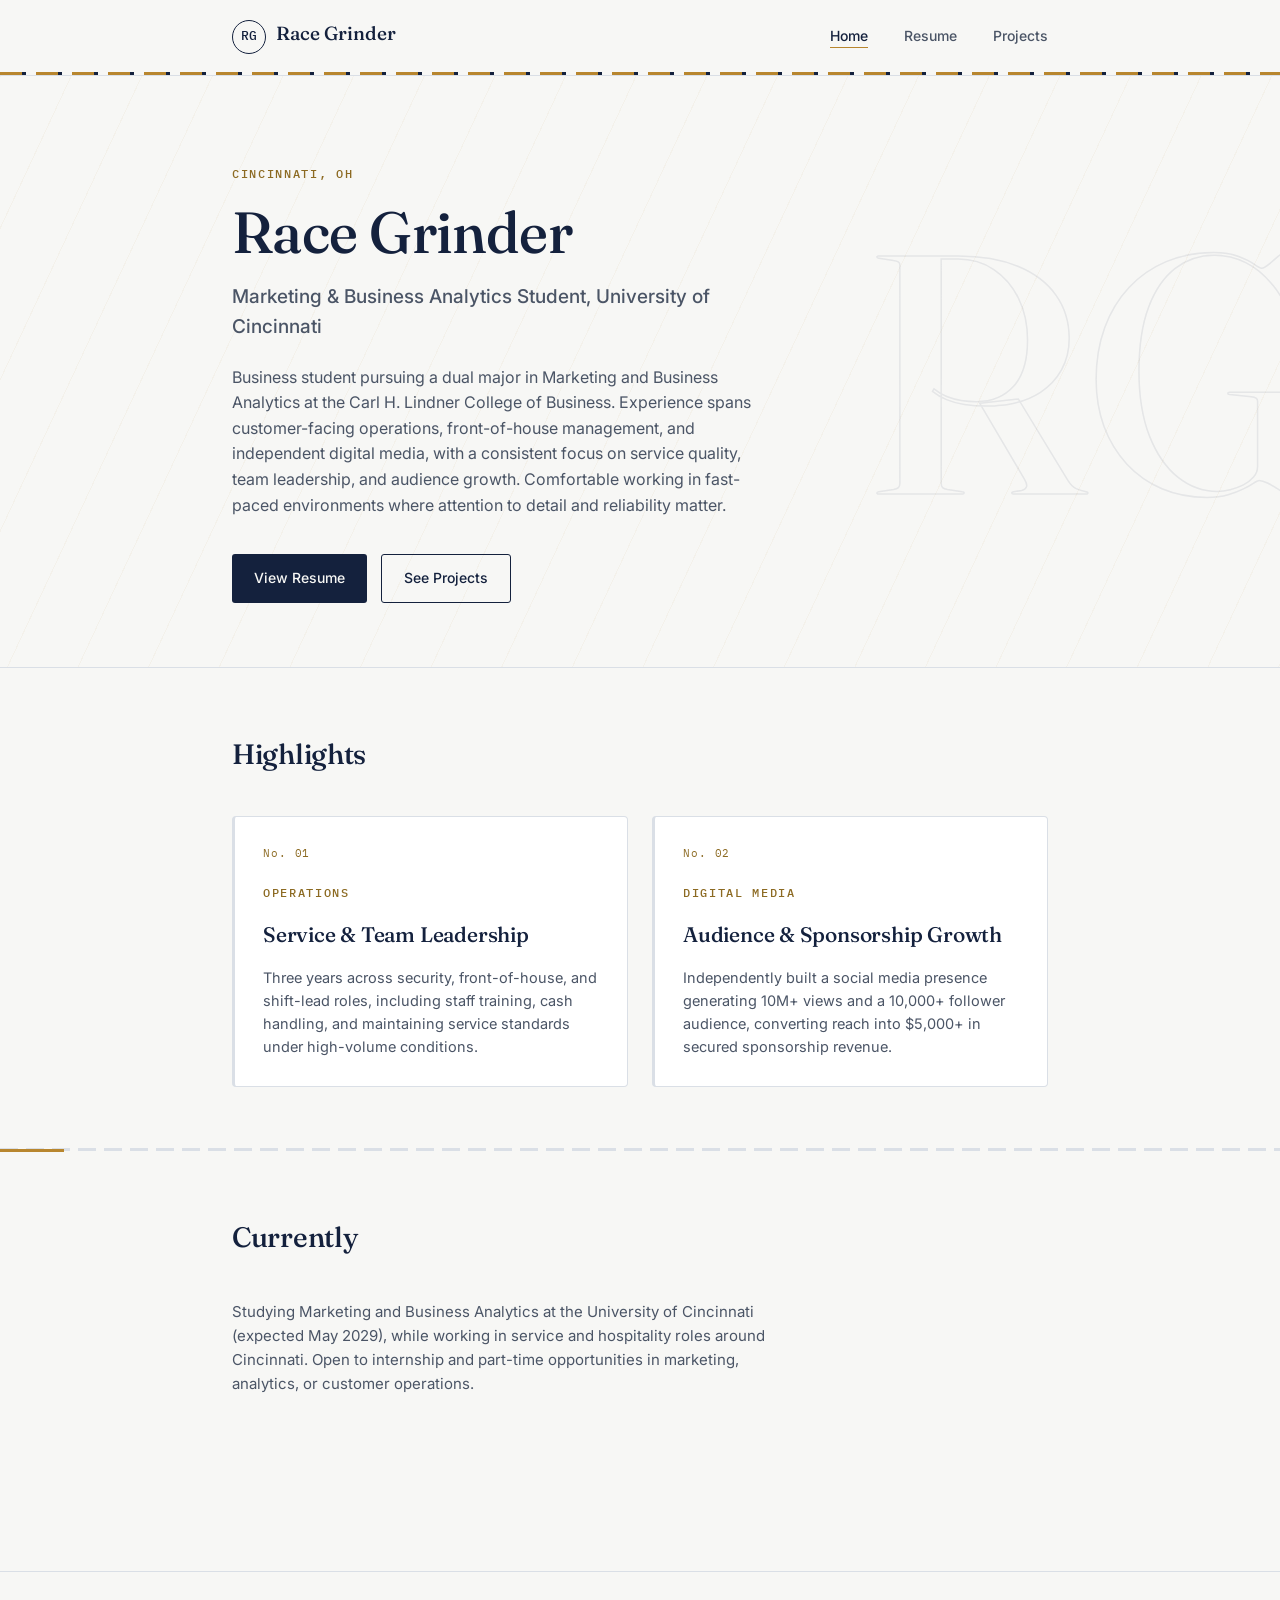
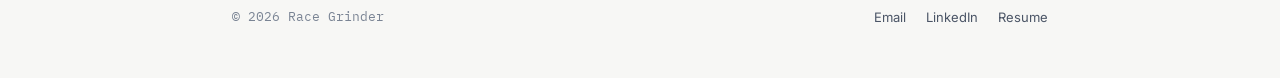
==== index.html @ c3e38012 "website first draft ai" ====
<!DOCTYPE html>
<html lang="en">
<head>
<meta charset="UTF-8">
<meta name="viewport" content="width=device-width, initial-scale=1.0">
<title>Race Grinder — Marketing &amp; Business Analytics</title>
<link rel="stylesheet" href="styles.css">
</head>
<body>

<nav class="site-nav">
  <div class="wrap">
    <a href="index.html" class="brand">
      <span class="brand-mark">RG</span>
      <span class="brand-name">Race Grinder</span>
    </a>
    <ul class="nav-links">
      <li><a href="index.html" class="active">Home</a></li>
      <li><a href="resume.html">Resume</a></li>
      <li><a href="projects.html">Projects</a></li>
    </ul>
  </div>
</nav>

<header class="hero">
  <div class="hero-watermark" aria-hidden="true">RG</div>
  <div class="wrap">
    <span class="eyebrow">Cincinnati, OH</span>
    <h1>Race Grinder</h1>
    <p class="role">Marketing &amp; Business Analytics Student, University of Cincinnati</p>
    <p class="bio">
      Business student pursuing a dual major in Marketing and Business Analytics at the
      Carl H. Lindner College of Business. Experience spans customer-facing operations,
      front-of-house management, and independent digital media, with a consistent focus
      on service quality, team leadership, and audience growth. Comfortable working in
      fast-paced environments where attention to detail and reliability matter.
    </p>
    <div class="hero-actions">
      <a href="resume.html" class="btn btn-primary">View Resume</a>
      <a href="projects.html" class="btn btn-outline">See Projects</a>
    </div>
  </div>
</header>

<section class="block">
  <div class="wrap">
    <div class="block-head">
      <h2>Highlights</h2>
    </div>
    <div class="card-grid">
      <div class="card">
        <span class="lap-badge">No. 01</span>
        <span class="eyebrow">Operations</span>
        <h3>Service &amp; Team Leadership</h3>
        <p>Three years across security, front-of-house, and shift-lead roles, including
          staff training, cash handling, and maintaining service standards under
          high-volume conditions.</p>
      </div>
      <div class="card">
        <span class="lap-badge">No. 02</span>
        <span class="eyebrow">Digital Media</span>
        <h3>Audience &amp; Sponsorship Growth</h3>
        <p>Independently built a social media presence generating 10M+ views and a
          10,000+ follower audience, converting reach into $5,000+ in secured
          sponsorship revenue.</p>
      </div>
    </div>
  </div>
</section>

<section class="block">
  <div class="wrap">
    <div class="block-head">
      <h2>Currently</h2>
    </div>
    <p style="color: var(--slate); max-width: 60ch; font-size: 15px;">
      Studying Marketing and Business Analytics at the University of Cincinnati
      (expected May 2029), while working in service and hospitality roles around
      Cincinnati. Open to internship and part-time opportunities in marketing,
      analytics, or customer operations.
    </p>
  </div>
</section>

<footer class="site-footer">
  <div class="wrap">
    <p>&copy; 2026 Race Grinder</p>
    <ul class="footer-links">
      <li><a href="mailto:grindere@mail.uc.edu">Email</a></li>
      <li><a href="https://linkedin.com/in/racegrinder" target="_blank" rel="noopener">LinkedIn</a></li>
      <li><a href="resume.html">Resume</a></li>
    </ul>
  </div>
</footer>

</body>
</html>
---- styles.css ----
/* ============================================================
   Race Grinder — Portfolio
   Palette: Ink Navy #14213D, Paper #F7F7F5, Slate #4B5566,
            Hairline #DADFE6, Signal Gold #B8862E, Deep Gold #8C6A22
   Type: Display — "Fraunces" (serif, editorial authority)
         Body — "Inter" (clean, businesslike)
         Utility — "IBM Plex Mono" (dates, labels, eyebrows)
   ============================================================ */

@import url('https://fonts.googleapis.com/css2?family=Fraunces:opsz,wght@9..144,400;9..144,500;9..144,600&family=Inter:wght@400;500;600&family=IBM+Plex+Mono:wght@500&display=swap');

:root {
  --ink: #14213D;
  --paper: #F7F7F5;
  --paper-raised: #FFFFFF;
  --slate: #4B5566;
  --slate-soft: #7A8494;
  --hairline: #DADFE6;
  --gold: #B8862E;
  --gold-deep: #8C6A22;
}

* { box-sizing: border-box; }

html { scroll-behavior: smooth; }

body {
  margin: 0;
  background: var(--paper);
  color: var(--ink);
  font-family: 'Inter', -apple-system, sans-serif;
  font-size: 16px;
  line-height: 1.6;
  -webkit-font-smoothing: antialiased;
}

h1, h2, h3 {
  font-family: 'Fraunces', Georgia, serif;
  font-weight: 500;
  margin: 0;
  color: var(--ink);
  letter-spacing: -0.01em;
}

.eyebrow {
  font-family: 'IBM Plex Mono', monospace;
  font-size: 12px;
  letter-spacing: 0.14em;
  text-transform: uppercase;
  color: var(--gold-deep);
  font-weight: 500;
}

a { color: inherit; }

img { max-width: 100%; display: block; }

/* ---------- Signature motif: lane lines, lap numbers, racing stripe ---------- */

.stripe-rule {
  height: 5px;
  background: repeating-linear-gradient(
    90deg,
    var(--gold) 0, var(--gold) 28px,
    var(--ink) 28px, var(--ink) 34px,
    transparent 34px, transparent 46px
  );
}

section.block {
  position: relative;
}

section.block:not(:last-of-type)::after {
  content: '';
  position: absolute;
  left: 0; right: 0; bottom: 0;
  height: 3px;
  background: repeating-linear-gradient(
    90deg,
    var(--hairline) 0, var(--hairline) 18px,
    transparent 18px, transparent 26px
  );
}

section.block:not(:last-of-type)::before {
  content: '';
  position: absolute;
  left: 0; bottom: -1px;
  width: 64px;
  height: 3px;
  background: var(--gold);
  z-index: 1;
}

.lap-badge {
  font-family: 'IBM Plex Mono', monospace;
  font-size: 11px;
  letter-spacing: 0.08em;
  color: var(--gold-deep);
  display: block;
  margin-bottom: 6px;
}

.hero-watermark {
  position: absolute;
  top: 50%;
  right: -40px;
  transform: translateY(-50%);
  font-family: 'Fraunces', serif;
  font-size: 340px;
  font-weight: 500;
  line-height: 1;
  color: transparent;
  -webkit-text-stroke: 1.5px rgba(20, 33, 61, 0.08);
  pointer-events: none;
  user-select: none;
  z-index: 0;
}

.hero {
  position: relative;
  overflow: hidden;
  background-image: repeating-linear-gradient(
    115deg,
    rgba(184, 134, 46, 0.05) 0px,
    rgba(184, 134, 46, 0.05) 1px,
    transparent 1px,
    transparent 64px
  );
}

.hero .wrap { position: relative; z-index: 1; }

/* ---------- Layout shell ---------- */
.wrap {
  max-width: 880px;
  margin: 0 auto;
  padding: 0 32px;
}

/* ---------- Nav ---------- */
.site-nav {
  position: sticky;
  top: 0;
  z-index: 20;
  background: rgba(247, 247, 245, 0.92);
  backdrop-filter: blur(8px);
  border-bottom: 1px solid var(--hairline);
}

.site-nav::after {
  content: '';
  display: block;
  height: 3px;
  background: repeating-linear-gradient(
    90deg,
    var(--gold) 0, var(--gold) 22px,
    var(--ink) 22px, var(--ink) 26px,
    transparent 26px, transparent 36px
  );
}

.site-nav .wrap {
  display: flex;
  align-items: center;
  justify-content: space-between;
  height: 72px;
}

.brand {
  display: flex;
  align-items: baseline;
  gap: 10px;
  text-decoration: none;
}

.brand-mark {
  width: 34px;
  height: 34px;
  border: 1.5px solid var(--ink);
  border-radius: 50%;
  display: flex;
  align-items: center;
  justify-content: center;
  font-family: 'IBM Plex Mono', monospace;
  font-size: 13px;
  font-weight: 500;
  color: var(--ink);
  flex-shrink: 0;
}

.brand-name {
  font-family: 'Fraunces', serif;
  font-size: 19px;
  font-weight: 500;
  color: var(--ink);
}

.nav-links {
  display: flex;
  gap: 36px;
  list-style: none;
  margin: 0;
  padding: 0;
}

.nav-links a {
  text-decoration: none;
  font-size: 14px;
  font-weight: 500;
  color: var(--slate);
  position: relative;
  padding-bottom: 4px;
  transition: color 0.2s ease;
}

.nav-links a::after {
  content: '';
  position: absolute;
  left: 0;
  bottom: 0;
  width: 0;
  height: 1.5px;
  background: var(--gold);
  transition: width 0.25s ease;
}

.nav-links a:hover,
.nav-links a.active {
  color: var(--ink);
}

.nav-links a:hover::after,
.nav-links a.active::after {
  width: 100%;
}

/* ---------- Footer ---------- */
.site-footer {
  border-top: 1px solid var(--hairline);
  margin-top: 96px;
  padding: 32px 0 48px;
}

.site-footer .wrap {
  display: flex;
  justify-content: space-between;
  align-items: center;
  flex-wrap: wrap;
  gap: 12px;
}

.site-footer p {
  margin: 0;
  font-size: 13px;
  color: var(--slate-soft);
  font-family: 'IBM Plex Mono', monospace;
}

.footer-links {
  display: flex;
  gap: 20px;
  list-style: none;
  padding: 0;
  margin: 0;
}

.footer-links a {
  font-size: 13px;
  text-decoration: none;
  color: var(--slate);
}

.footer-links a:hover { color: var(--gold-deep); }

/* ---------- Hero ---------- */
.hero {
  padding: 88px 0 64px;
  border-bottom: 1px solid var(--hairline);
}

.hero .eyebrow { margin-bottom: 18px; display: block; }

.hero h1 {
  font-size: clamp(38px, 6vw, 58px);
  line-height: 1.08;
  max-width: 11ch;
}

.hero .role {
  margin-top: 18px;
  font-size: 19px;
  color: var(--slate);
  font-weight: 500;
  max-width: 46ch;
}

.hero .bio {
  margin-top: 22px;
  font-size: 16px;
  color: var(--slate);
  max-width: 54ch;
}

.hero-actions {
  margin-top: 36px;
  display: flex;
  gap: 14px;
  flex-wrap: wrap;
}

.btn {
  display: inline-flex;
  align-items: center;
  gap: 8px;
  padding: 12px 22px;
  font-size: 14px;
  font-weight: 500;
  text-decoration: none;
  border-radius: 3px;
  transition: all 0.2s ease;
  font-family: 'Inter', sans-serif;
}

.btn-primary {
  background: var(--ink);
  color: var(--paper);
}

.btn-primary:hover { background: #0B1428; }

.btn-outline {
  border: 1px solid var(--ink);
  color: var(--ink);
}

.btn-outline:hover {
  background: var(--ink);
  color: var(--paper);
}

.btn-ghost {
  color: var(--slate);
  padding-left: 0;
  padding-right: 0;
}

.btn-ghost::after {
  content: '→';
  transition: transform 0.2s ease;
}

.btn-ghost:hover::after { transform: translateX(3px); }

/* ---------- Sections ---------- */
section.block {
  padding: 64px 0;
}

.block-head {
  display: flex;
  justify-content: space-between;
  align-items: baseline;
  margin-bottom: 40px;
  gap: 24px;
}

.block-head h2 {
  font-size: 28px;
}

/* ---------- Cards (projects, highlights) ---------- */
.card-grid {
  display: grid;
  grid-template-columns: 1fr 1fr;
  gap: 24px;
}

.card {
  position: relative;
  background: var(--paper-raised);
  border: 1px solid var(--hairline);
  border-left: 3px solid var(--hairline);
  border-radius: 4px;
  padding: 28px;
  display: flex;
  flex-direction: column;
  gap: 14px;
  transition: border-color 0.2s ease, transform 0.2s ease, box-shadow 0.2s ease;
}

.card:hover {
  border-color: var(--gold);
  border-left-color: var(--gold);
  transform: translateY(-3px);
  box-shadow: 0 14px 28px -18px rgba(20, 33, 61, 0.35);
}

.card .eyebrow { margin-bottom: 2px; }

.card h3 {
  font-size: 21px;
}

.card p {
  color: var(--slate);
  font-size: 14.5px;
  margin: 0;
  flex-grow: 1;
}

.tag-row {
  display: flex;
  flex-wrap: wrap;
  gap: 8px;
  margin-top: 4px;
}

.tag {
  font-family: 'IBM Plex Mono', monospace;
  font-size: 11px;
  letter-spacing: 0.03em;
  color: var(--slate);
  border: 1px solid var(--hairline);
  border-radius: 20px;
  padding: 4px 11px;
}

.card-link {
  margin-top: 6px;
  font-size: 13.5px;
  font-weight: 500;
  color: var(--gold-deep);
  text-decoration: none;
  display: inline-flex;
  align-items: center;
  gap: 6px;
}

.card-link::after {
  content: '→';
  transition: transform 0.2s ease;
}

.card-link:hover::after { transform: translateX(3px); }

/* ---------- Resume: experience timeline ---------- */
.exp-item {
  display: grid;
  grid-template-columns: 160px 1fr;
  gap: 28px;
  padding: 28px 0;
  border-top: 1px solid var(--hairline);
}

.exp-item:first-of-type { border-top: none; }

.exp-dates {
  font-family: 'IBM Plex Mono', monospace;
  font-size: 12.5px;
  color: var(--slate-soft);
  padding-top: 4px;
}

.exp-role {
  font-size: 17px;
  font-weight: 600;
  color: var(--ink);
  font-family: 'Inter', sans-serif;
}

.exp-org {
  font-size: 14.5px;
  color: var(--gold-deep);
  font-weight: 500;
  margin-top: 2px;
}

.exp-list {
  margin: 14px 0 0;
  padding-left: 18px;
  color: var(--slate);
  font-size: 14.5px;
}

.exp-list li { margin-bottom: 6px; }

/* ---------- Skills ---------- */
.skill-row {
  display: flex;
  flex-wrap: wrap;
  gap: 10px;
}

.skill-pill {
  border: 1px solid var(--hairline);
  background: var(--paper-raised);
  border-radius: 3px;
  padding: 9px 16px;
  font-size: 13.5px;
  font-weight: 500;
  color: var(--ink);
}

/* ---------- Doc placeholders ---------- */
.doc-row {
  display: grid;
  grid-template-columns: 1fr 1fr;
  gap: 20px;
}

.doc-card {
  border: 1px dashed var(--hairline);
  border-radius: 4px;
  padding: 24px;
  display: flex;
  align-items: center;
  justify-content: space-between;
  gap: 16px;
}

.doc-card h4 {
  font-family: 'Inter', sans-serif;
  font-size: 15px;
  font-weight: 600;
  margin: 0 0 4px;
}

.doc-card p {
  margin: 0;
  font-size: 13px;
  color: var(--slate-soft);
}

.status-pill {
  font-family: 'IBM Plex Mono', monospace;
  font-size: 10.5px;
  letter-spacing: 0.06em;
  text-transform: uppercase;
  color: var(--slate-soft);
  border: 1px solid var(--hairline);
  border-radius: 20px;
  padding: 5px 12px;
  white-space: nowrap;
}

/* ---------- Contact block ---------- */
.contact-grid {
  display: grid;
  grid-template-columns: repeat(3, 1fr);
  gap: 20px;
}

.contact-item {
  border-top: 1px solid var(--hairline);
  padding-top: 16px;
}

.contact-item .eyebrow { display: block; margin-bottom: 8px; }

.contact-item a, .contact-item span {
  font-size: 15px;
  font-weight: 500;
  text-decoration: none;
  color: var(--ink);
}

.contact-item a:hover { color: var(--gold-deep); }

/* ---------- Responsive ---------- */
@media (max-width: 720px) {
  .nav-links { gap: 20px; }
  .card-grid, .doc-row, .contact-grid { grid-template-columns: 1fr; }
  .exp-item { grid-template-columns: 1fr; gap: 6px; }
  .wrap { padding: 0 20px; }
  .hero { padding: 56px 0 44px; }
}

/* ---------- Reduced motion ---------- */
@media (prefers-reduced-motion: reduce) {
  html { scroll-behavior: auto; }
  * { transition: none !important; }
}

/* ---------- Focus visibility ---------- */
a:focus-visible, button:focus-visible {
  outline: 2px solid var(--gold);
  outline-offset: 2px;
}
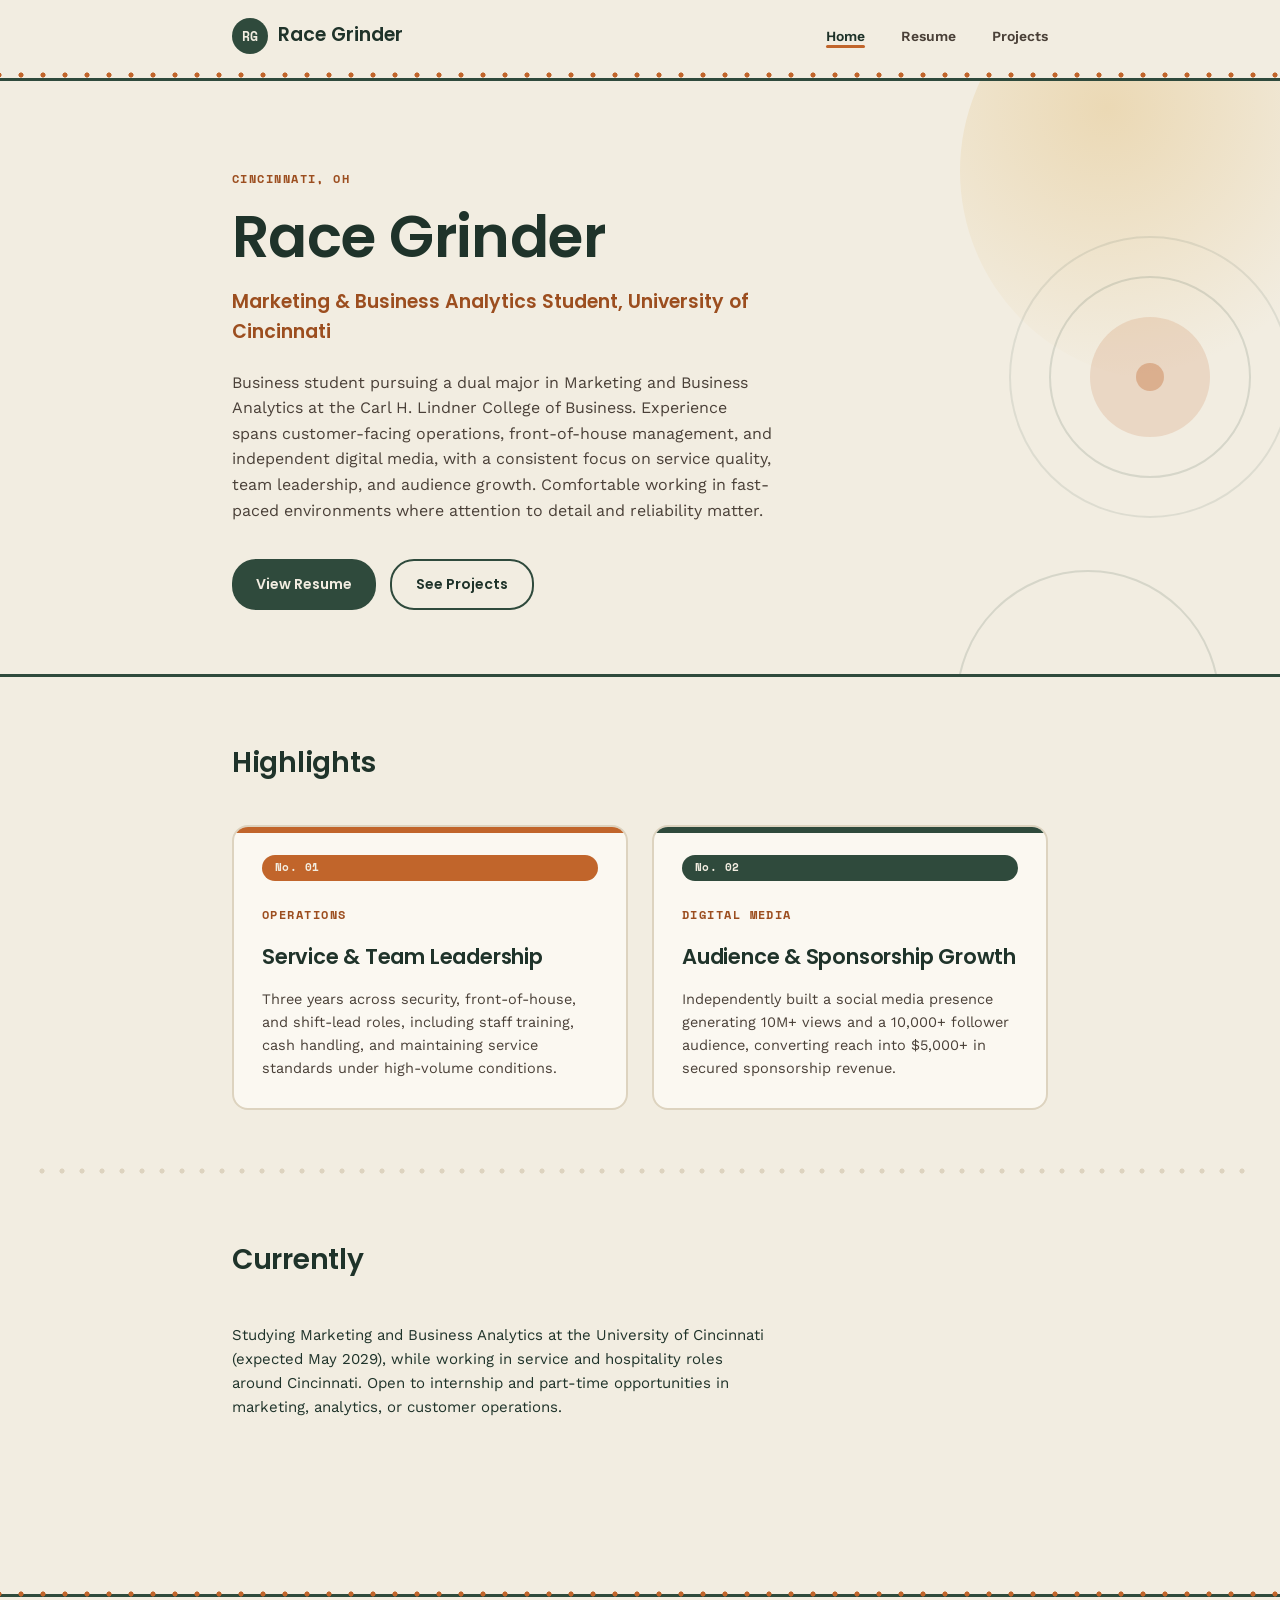
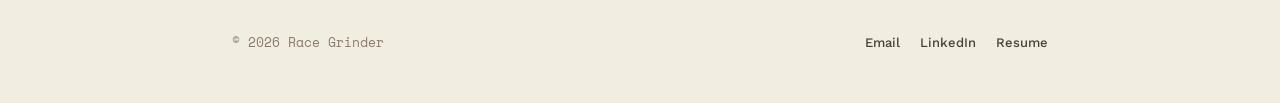
==== commit ac875eb9: "site update 1" ====
--- a/index.html
+++ b/index.html
@@ -23,7 +23,14 @@
 </nav>
 
 <header class="hero">
-  <div class="hero-watermark" aria-hidden="true">RG</div>
+  <div class="hero-watermark" aria-hidden="true">
+    <svg viewBox="0 0 300 300" xmlns="http://www.w3.org/2000/svg">
+      <circle cx="150" cy="150" r="140" fill="none" stroke="#2F4A3C" stroke-opacity="0.10" stroke-width="2"/>
+      <circle cx="150" cy="150" r="100" fill="none" stroke="#2F4A3C" stroke-opacity="0.14" stroke-width="2"/>
+      <circle cx="150" cy="150" r="60" fill="#C1652B" fill-opacity="0.16"/>
+      <circle cx="150" cy="150" r="14" fill="#C1652B" fill-opacity="0.35"/>
+    </svg>
+  </div>
   <div class="wrap">
     <span class="eyebrow">Cincinnati, OH</span>
     <h1>Race Grinder</h1>
--- a/styles.css
+++ b/styles.css
@@ -1,23 +1,29 @@
 /* ============================================================
    Race Grinder — Portfolio
-   Palette: Ink Navy #14213D, Paper #F7F7F5, Slate #4B5566,
-            Hairline #DADFE6, Signal Gold #B8862E, Deep Gold #8C6A22
-   Type: Display — "Fraunces" (serif, editorial authority)
-         Body — "Inter" (clean, businesslike)
-         Utility — "IBM Plex Mono" (dates, labels, eyebrows)
+   Mid-century modern direction:
+   Palette — Cream #F2EDE1, Cream Raised #FBF8F1, Forest #2F4A3C,
+             Forest Deep #1F332A, Rust #C1652B, Rust Deep #9C4E1F,
+             Mustard #D9A441, Walnut #4A4038, Hairline #DDD3BF
+   Type — Display: "Poppins" (geometric, bold, poster-era confidence)
+          Body: "Work Sans" (warm, humanist)
+          Utility: "Space Mono" (retro-technical, dates & labels)
+   Signature — scalloped dividers, atomic sunburst circles, pill-chip
+               numerals, in place of the earlier racing-stripe motif.
    ============================================================ */
 
-@import url('https://fonts.googleapis.com/css2?family=Fraunces:opsz,wght@9..144,400;9..144,500;9..144,600&family=Inter:wght@400;500;600&family=IBM+Plex+Mono:wght@500&display=swap');
+@import url('https://fonts.googleapis.com/css2?family=Poppins:wght@500;600;700&family=Work+Sans:wght@400;500;600&family=Space+Mono:wght@400;700&display=swap');
 
 :root {
-  --ink: #14213D;
-  --paper: #F7F7F5;
-  --paper-raised: #FFFFFF;
-  --slate: #4B5566;
-  --slate-soft: #7A8494;
-  --hairline: #DADFE6;
-  --gold: #B8862E;
-  --gold-deep: #8C6A22;
+  --cream: #F2EDE1;
+  --cream-raised: #FBF8F1;
+  --forest: #2F4A3C;
+  --forest-deep: #1F332A;
+  --rust: #C1652B;
+  --rust-deep: #9C4E1F;
+  --mustard: #D9A441;
+  --walnut: #4A4038;
+  --walnut-soft: #8A7C6E;
+  --hairline: #DDD3BF;
 }
 
 * { box-sizing: border-box; }
@@ -26,111 +32,34 @@
 
 body {
   margin: 0;
-  background: var(--paper);
-  color: var(--ink);
-  font-family: 'Inter', -apple-system, sans-serif;
+  background: var(--cream);
+  color: var(--forest-deep);
+  font-family: 'Work Sans', -apple-system, sans-serif;
   font-size: 16px;
   line-height: 1.6;
   -webkit-font-smoothing: antialiased;
 }
 
 h1, h2, h3 {
-  font-family: 'Fraunces', Georgia, serif;
-  font-weight: 500;
+  font-family: 'Poppins', sans-serif;
+  font-weight: 600;
   margin: 0;
-  color: var(--ink);
+  color: var(--forest-deep);
   letter-spacing: -0.01em;
 }
 
 .eyebrow {
-  font-family: 'IBM Plex Mono', monospace;
+  font-family: 'Space Mono', monospace;
   font-size: 12px;
-  letter-spacing: 0.14em;
+  letter-spacing: 0.12em;
   text-transform: uppercase;
-  color: var(--gold-deep);
-  font-weight: 500;
+  color: var(--rust-deep);
+  font-weight: 700;
 }
 
 a { color: inherit; }
 
 img { max-width: 100%; display: block; }
-
-/* ---------- Signature motif: lane lines, lap numbers, racing stripe ---------- */
-
-.stripe-rule {
-  height: 5px;
-  background: repeating-linear-gradient(
-    90deg,
-    var(--gold) 0, var(--gold) 28px,
-    var(--ink) 28px, var(--ink) 34px,
-    transparent 34px, transparent 46px
-  );
-}
-
-section.block {
-  position: relative;
-}
-
-section.block:not(:last-of-type)::after {
-  content: '';
-  position: absolute;
-  left: 0; right: 0; bottom: 0;
-  height: 3px;
-  background: repeating-linear-gradient(
-    90deg,
-    var(--hairline) 0, var(--hairline) 18px,
-    transparent 18px, transparent 26px
-  );
-}
-
-section.block:not(:last-of-type)::before {
-  content: '';
-  position: absolute;
-  left: 0; bottom: -1px;
-  width: 64px;
-  height: 3px;
-  background: var(--gold);
-  z-index: 1;
-}
-
-.lap-badge {
-  font-family: 'IBM Plex Mono', monospace;
-  font-size: 11px;
-  letter-spacing: 0.08em;
-  color: var(--gold-deep);
-  display: block;
-  margin-bottom: 6px;
-}
-
-.hero-watermark {
-  position: absolute;
-  top: 50%;
-  right: -40px;
-  transform: translateY(-50%);
-  font-family: 'Fraunces', serif;
-  font-size: 340px;
-  font-weight: 500;
-  line-height: 1;
-  color: transparent;
-  -webkit-text-stroke: 1.5px rgba(20, 33, 61, 0.08);
-  pointer-events: none;
-  user-select: none;
-  z-index: 0;
-}
-
-.hero {
-  position: relative;
-  overflow: hidden;
-  background-image: repeating-linear-gradient(
-    115deg,
-    rgba(184, 134, 46, 0.05) 0px,
-    rgba(184, 134, 46, 0.05) 1px,
-    transparent 1px,
-    transparent 64px
-  );
-}
-
-.hero .wrap { position: relative; z-index: 1; }
 
 /* ---------- Layout shell ---------- */
 .wrap {
@@ -144,21 +73,19 @@
   position: sticky;
   top: 0;
   z-index: 20;
-  background: rgba(247, 247, 245, 0.92);
+  background: rgba(242, 237, 225, 0.94);
   backdrop-filter: blur(8px);
-  border-bottom: 1px solid var(--hairline);
+  border-bottom: 3px solid var(--forest);
 }
 
 .site-nav::after {
   content: '';
   display: block;
-  height: 3px;
-  background: repeating-linear-gradient(
-    90deg,
-    var(--gold) 0, var(--gold) 22px,
-    var(--ink) 22px, var(--ink) 26px,
-    transparent 26px, transparent 36px
-  );
+  height: 6px;
+  background-image: radial-gradient(circle, var(--rust) 2.5px, transparent 2.6px);
+  background-size: 22px 6px;
+  background-position: 10px center;
+  background-repeat: repeat-x;
 }
 
 .site-nav .wrap {
@@ -176,25 +103,25 @@
 }
 
 .brand-mark {
-  width: 34px;
-  height: 34px;
-  border: 1.5px solid var(--ink);
+  width: 36px;
+  height: 36px;
+  background: var(--forest);
   border-radius: 50%;
   display: flex;
   align-items: center;
   justify-content: center;
-  font-family: 'IBM Plex Mono', monospace;
+  font-family: 'Space Mono', monospace;
   font-size: 13px;
-  font-weight: 500;
-  color: var(--ink);
+  font-weight: 700;
+  color: var(--cream);
   flex-shrink: 0;
 }
 
 .brand-name {
-  font-family: 'Fraunces', serif;
+  font-family: 'Poppins', sans-serif;
   font-size: 19px;
-  font-weight: 500;
-  color: var(--ink);
+  font-weight: 600;
+  color: var(--forest-deep);
 }
 
 .nav-links {
@@ -208,8 +135,8 @@
 .nav-links a {
   text-decoration: none;
   font-size: 14px;
-  font-weight: 500;
-  color: var(--slate);
+  font-weight: 600;
+  color: var(--walnut);
   position: relative;
   padding-bottom: 4px;
   transition: color 0.2s ease;
@@ -221,14 +148,15 @@
   left: 0;
   bottom: 0;
   width: 0;
-  height: 1.5px;
-  background: var(--gold);
+  height: 3px;
+  background: var(--rust);
+  border-radius: 2px;
   transition: width 0.25s ease;
 }
 
 .nav-links a:hover,
 .nav-links a.active {
-  color: var(--ink);
+  color: var(--forest-deep);
 }
 
 .nav-links a:hover::after,
@@ -238,9 +166,22 @@
 
 /* ---------- Footer ---------- */
 .site-footer {
-  border-top: 1px solid var(--hairline);
+  border-top: 3px solid var(--forest);
   margin-top: 96px;
   padding: 32px 0 48px;
+  position: relative;
+}
+
+.site-footer::before {
+  content: '';
+  position: absolute;
+  top: -6px;
+  left: 0; right: 0;
+  height: 6px;
+  background-image: radial-gradient(circle, var(--rust) 2.5px, transparent 2.6px);
+  background-size: 22px 6px;
+  background-position: 10px center;
+  background-repeat: repeat-x;
 }
 
 .site-footer .wrap {
@@ -254,8 +195,8 @@
 .site-footer p {
   margin: 0;
   font-size: 13px;
-  color: var(--slate-soft);
-  font-family: 'IBM Plex Mono', monospace;
+  color: var(--walnut-soft);
+  font-family: 'Space Mono', monospace;
 }
 
 .footer-links {
@@ -268,17 +209,46 @@
 
 .footer-links a {
   font-size: 13px;
+  font-weight: 500;
   text-decoration: none;
-  color: var(--slate);
-}
-
-.footer-links a:hover { color: var(--gold-deep); }
+  color: var(--walnut);
+}
+
+.footer-links a:hover { color: var(--rust-deep); }
 
 /* ---------- Hero ---------- */
 .hero {
+  position: relative;
+  overflow: hidden;
   padding: 88px 0 64px;
-  border-bottom: 1px solid var(--hairline);
-}
+  border-bottom: 3px solid var(--forest);
+}
+
+.hero::before {
+  content: '';
+  position: absolute;
+  top: -120px;
+  right: -100px;
+  width: 420px;
+  height: 420px;
+  border-radius: 50%;
+  background: radial-gradient(circle at 35% 35%, rgba(217, 164, 65, 0.28), rgba(217, 164, 65, 0) 70%);
+  z-index: 0;
+}
+
+.hero::after {
+  content: '';
+  position: absolute;
+  bottom: -160px;
+  right: 60px;
+  width: 260px;
+  height: 260px;
+  border-radius: 50%;
+  border: 2px solid rgba(47, 74, 60, 0.14);
+  z-index: 0;
+}
+
+.hero .wrap { position: relative; z-index: 1; }
 
 .hero .eyebrow { margin-bottom: 18px; display: block; }
 
@@ -291,15 +261,16 @@
 .hero .role {
   margin-top: 18px;
   font-size: 19px;
-  color: var(--slate);
-  font-weight: 500;
+  color: var(--rust-deep);
+  font-weight: 600;
   max-width: 46ch;
+  font-family: 'Poppins', sans-serif;
 }
 
 .hero .bio {
   margin-top: 22px;
   font-size: 16px;
-  color: var(--slate);
+  color: var(--walnut);
   max-width: 54ch;
 }
 
@@ -309,41 +280,56 @@
   gap: 14px;
   flex-wrap: wrap;
 }
+
+.hero-watermark {
+  position: absolute;
+  top: 50%;
+  right: -20px;
+  transform: translateY(-50%);
+  width: 300px;
+  height: 300px;
+  z-index: 0;
+  pointer-events: none;
+  user-select: none;
+}
+
+.hero-watermark svg { width: 100%; height: 100%; }
 
 .btn {
   display: inline-flex;
   align-items: center;
   gap: 8px;
-  padding: 12px 22px;
+  padding: 12px 24px;
   font-size: 14px;
-  font-weight: 500;
+  font-weight: 600;
   text-decoration: none;
-  border-radius: 3px;
+  border-radius: 24px;
   transition: all 0.2s ease;
-  font-family: 'Inter', sans-serif;
+  font-family: 'Poppins', sans-serif;
 }
 
 .btn-primary {
-  background: var(--ink);
-  color: var(--paper);
-}
-
-.btn-primary:hover { background: #0B1428; }
+  background: var(--forest);
+  color: var(--cream);
+}
+
+.btn-primary:hover { background: var(--forest-deep); }
 
 .btn-outline {
-  border: 1px solid var(--ink);
-  color: var(--ink);
+  border: 2px solid var(--forest);
+  color: var(--forest-deep);
 }
 
 .btn-outline:hover {
-  background: var(--ink);
-  color: var(--paper);
+  background: var(--forest);
+  color: var(--cream);
 }
 
 .btn-ghost {
-  color: var(--slate);
+  color: var(--walnut);
   padding-left: 0;
   padding-right: 0;
+  border-radius: 0;
 }
 
 .btn-ghost::after {
@@ -356,6 +342,18 @@
 /* ---------- Sections ---------- */
 section.block {
   padding: 64px 0;
+  position: relative;
+}
+
+section.block:not(:last-of-type)::after {
+  content: '';
+  position: absolute;
+  left: 32px; right: 32px; bottom: 0;
+  height: 6px;
+  background-image: radial-gradient(circle, var(--hairline) 2.5px, transparent 2.6px);
+  background-size: 20px 6px;
+  background-position: 0 center;
+  background-repeat: repeat-x;
 }
 
 .block-head {
@@ -379,22 +377,33 @@
 
 .card {
   position: relative;
-  background: var(--paper-raised);
-  border: 1px solid var(--hairline);
-  border-left: 3px solid var(--hairline);
-  border-radius: 4px;
+  background: var(--cream-raised);
+  border: 2px solid var(--hairline);
+  border-radius: 16px;
   padding: 28px;
   display: flex;
   flex-direction: column;
   gap: 14px;
+  overflow: hidden;
   transition: border-color 0.2s ease, transform 0.2s ease, box-shadow 0.2s ease;
 }
 
+.card::before {
+  content: '';
+  position: absolute;
+  top: 0; left: 0; right: 0;
+  height: 6px;
+  background: var(--rust);
+}
+
+.card:nth-child(2n)::before {
+  background: var(--forest);
+}
+
 .card:hover {
-  border-color: var(--gold);
-  border-left-color: var(--gold);
-  transform: translateY(-3px);
-  box-shadow: 0 14px 28px -18px rgba(20, 33, 61, 0.35);
+  border-color: var(--forest);
+  transform: translateY(-4px);
+  box-shadow: 0 16px 30px -20px rgba(31, 51, 42, 0.4);
 }
 
 .card .eyebrow { margin-bottom: 2px; }
@@ -404,7 +413,7 @@
 }
 
 .card p {
-  color: var(--slate);
+  color: var(--walnut);
   font-size: 14.5px;
   margin: 0;
   flex-grow: 1;
@@ -418,20 +427,21 @@
 }
 
 .tag {
-  font-family: 'IBM Plex Mono', monospace;
+  font-family: 'Space Mono', monospace;
   font-size: 11px;
   letter-spacing: 0.03em;
-  color: var(--slate);
+  color: var(--forest-deep);
+  background: var(--cream);
   border: 1px solid var(--hairline);
   border-radius: 20px;
-  padding: 4px 11px;
+  padding: 4px 12px;
 }
 
 .card-link {
   margin-top: 6px;
   font-size: 13.5px;
-  font-weight: 500;
-  color: var(--gold-deep);
+  font-weight: 600;
+  color: var(--rust-deep);
   text-decoration: none;
   display: inline-flex;
   align-items: center;
@@ -444,6 +454,28 @@
 }
 
 .card-link:hover::after { transform: translateX(3px); }
+
+/* ---------- Numbered pill chips (signature element) ---------- */
+.lap-badge {
+  font-family: 'Space Mono', monospace;
+  font-size: 11px;
+  font-weight: 700;
+  letter-spacing: 0.04em;
+  color: var(--cream);
+  background: var(--forest);
+  display: inline-block;
+  padding: 4px 13px;
+  border-radius: 20px;
+  margin-bottom: 10px;
+}
+
+.card .lap-badge {
+  background: var(--rust);
+}
+
+.card:nth-child(2n) .lap-badge {
+  background: var(--forest);
+}
 
 /* ---------- Resume: experience timeline ---------- */
 .exp-item {
@@ -451,40 +483,41 @@
   grid-template-columns: 160px 1fr;
   gap: 28px;
   padding: 28px 0;
-  border-top: 1px solid var(--hairline);
+  border-top: 2px dashed var(--hairline);
 }
 
 .exp-item:first-of-type { border-top: none; }
 
 .exp-dates {
-  font-family: 'IBM Plex Mono', monospace;
+  font-family: 'Space Mono', monospace;
   font-size: 12.5px;
-  color: var(--slate-soft);
+  color: var(--walnut-soft);
   padding-top: 4px;
 }
 
 .exp-role {
   font-size: 17px;
   font-weight: 600;
-  color: var(--ink);
-  font-family: 'Inter', sans-serif;
+  color: var(--forest-deep);
+  font-family: 'Poppins', sans-serif;
 }
 
 .exp-org {
   font-size: 14.5px;
-  color: var(--gold-deep);
-  font-weight: 500;
+  color: var(--rust-deep);
+  font-weight: 600;
   margin-top: 2px;
 }
 
 .exp-list {
   margin: 14px 0 0;
   padding-left: 18px;
-  color: var(--slate);
+  color: var(--walnut);
   font-size: 14.5px;
 }
 
 .exp-list li { margin-bottom: 6px; }
+.exp-list li::marker { color: var(--rust); }
 
 /* ---------- Skills ---------- */
 .skill-row {
@@ -494,13 +527,18 @@
 }
 
 .skill-pill {
-  border: 1px solid var(--hairline);
-  background: var(--paper-raised);
-  border-radius: 3px;
-  padding: 9px 16px;
+  border: 2px solid var(--forest);
+  background: var(--cream-raised);
+  border-radius: 20px;
+  padding: 9px 18px;
   font-size: 13.5px;
-  font-weight: 500;
-  color: var(--ink);
+  font-weight: 600;
+  color: var(--forest-deep);
+}
+
+.skill-pill.cert {
+  border-color: var(--rust);
+  color: var(--rust-deep);
 }
 
 /* ---------- Doc placeholders ---------- */
@@ -511,8 +549,8 @@
 }
 
 .doc-card {
-  border: 1px dashed var(--hairline);
-  border-radius: 4px;
+  border: 2px dashed var(--hairline);
+  border-radius: 16px;
   padding: 24px;
   display: flex;
   align-items: center;
@@ -521,7 +559,7 @@
 }
 
 .doc-card h4 {
-  font-family: 'Inter', sans-serif;
+  font-family: 'Poppins', sans-serif;
   font-size: 15px;
   font-weight: 600;
   margin: 0 0 4px;
@@ -530,18 +568,20 @@
 .doc-card p {
   margin: 0;
   font-size: 13px;
-  color: var(--slate-soft);
+  color: var(--walnut-soft);
 }
 
 .status-pill {
-  font-family: 'IBM Plex Mono', monospace;
+  font-family: 'Space Mono', monospace;
   font-size: 10.5px;
-  letter-spacing: 0.06em;
+  font-weight: 700;
+  letter-spacing: 0.05em;
   text-transform: uppercase;
-  color: var(--slate-soft);
+  color: var(--walnut);
+  background: var(--cream);
   border: 1px solid var(--hairline);
   border-radius: 20px;
-  padding: 5px 12px;
+  padding: 5px 13px;
   white-space: nowrap;
 }
 
@@ -553,7 +593,7 @@
 }
 
 .contact-item {
-  border-top: 1px solid var(--hairline);
+  border-top: 2px dashed var(--hairline);
   padding-top: 16px;
 }
 
@@ -561,12 +601,12 @@
 
 .contact-item a, .contact-item span {
   font-size: 15px;
-  font-weight: 500;
+  font-weight: 600;
   text-decoration: none;
-  color: var(--ink);
-}
-
-.contact-item a:hover { color: var(--gold-deep); }
+  color: var(--forest-deep);
+}
+
+.contact-item a:hover { color: var(--rust-deep); }
 
 /* ---------- Responsive ---------- */
 @media (max-width: 720px) {
@@ -575,6 +615,7 @@
   .exp-item { grid-template-columns: 1fr; gap: 6px; }
   .wrap { padding: 0 20px; }
   .hero { padding: 56px 0 44px; }
+  .hero-watermark { display: none; }
 }
 
 /* ---------- Reduced motion ---------- */
@@ -585,6 +626,6 @@
 
 /* ---------- Focus visibility ---------- */
 a:focus-visible, button:focus-visible {
-  outline: 2px solid var(--gold);
+  outline: 3px solid var(--rust);
   outline-offset: 2px;
 }
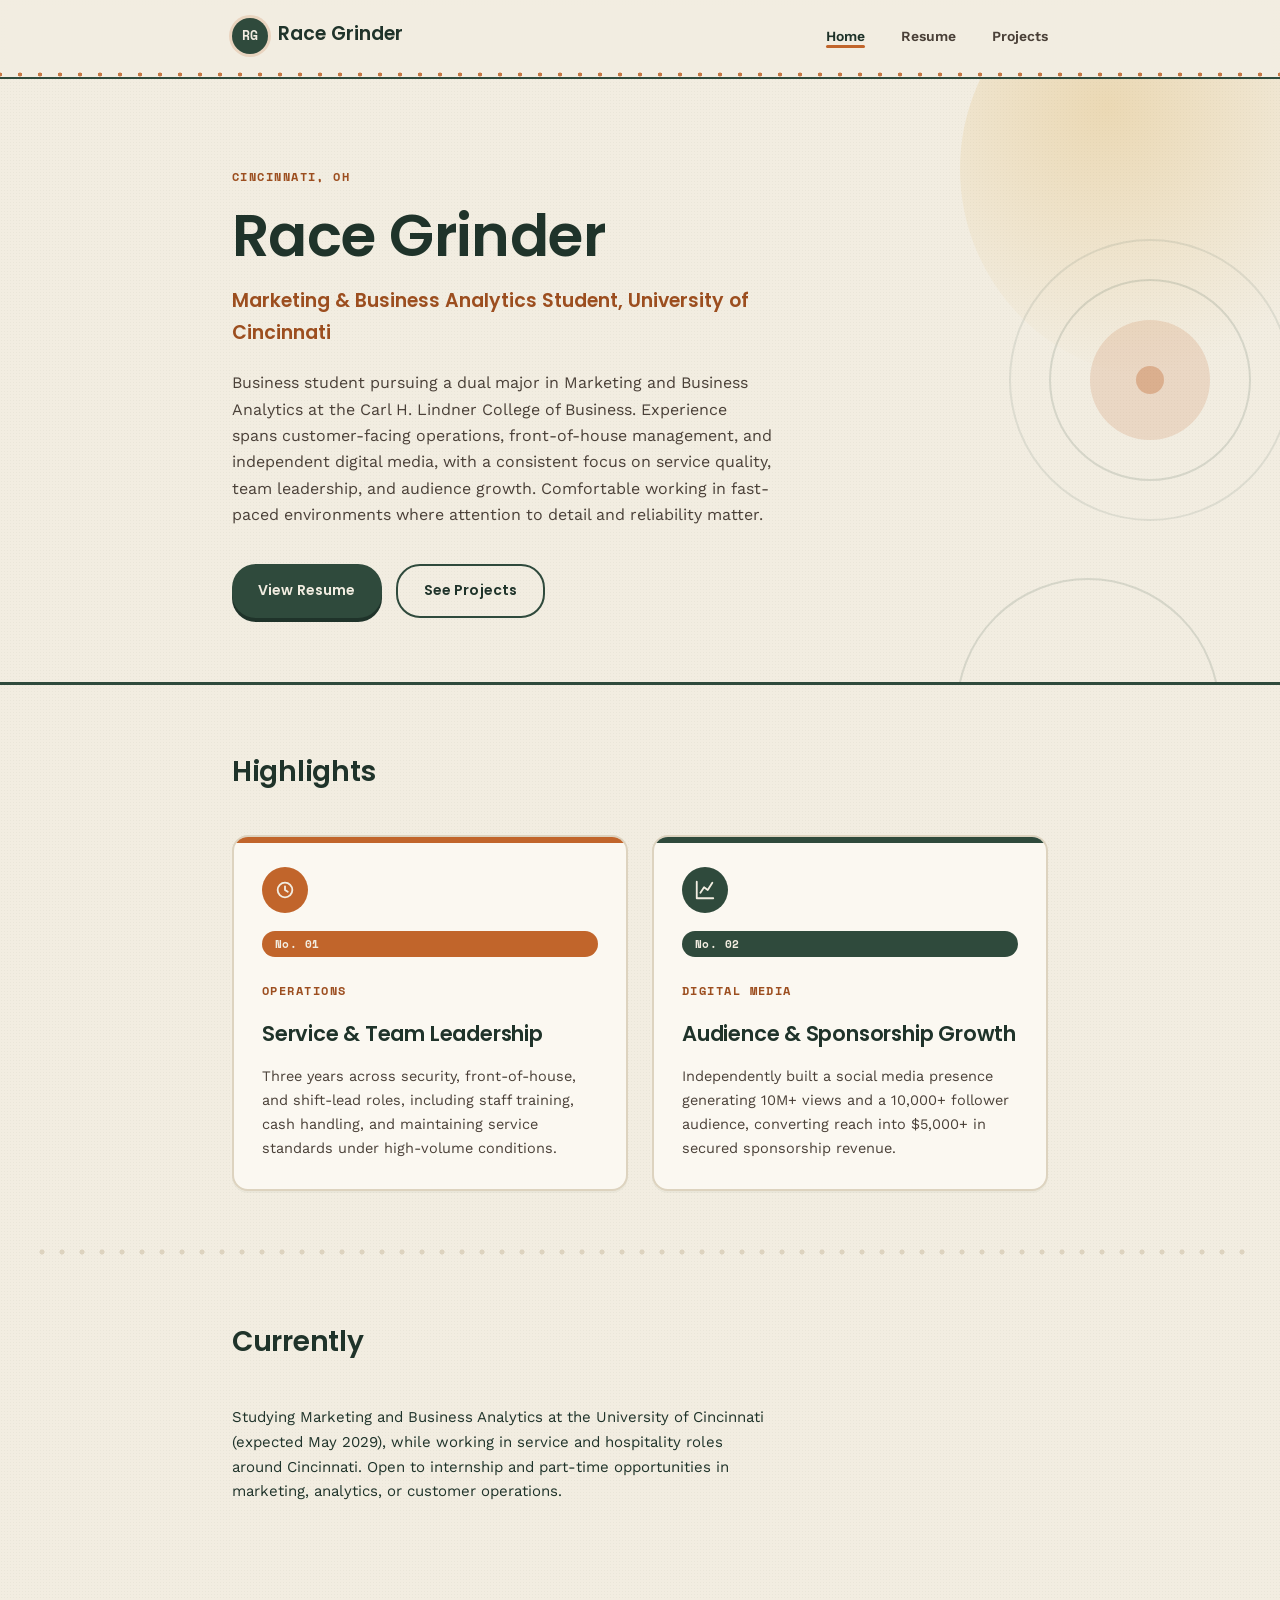
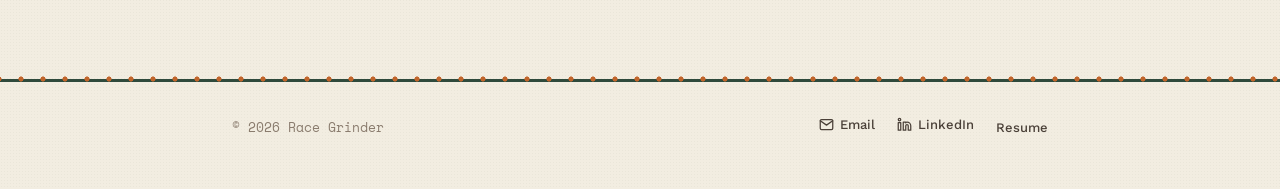
==== commit d9ffb17f: "style change" ====
--- a/index.html
+++ b/index.html
@@ -56,6 +56,7 @@
     </div>
     <div class="card-grid">
       <div class="card">
+        <div class="card-icon"><svg viewBox="0 0 24 24" fill="none" stroke-width="2" stroke-linecap="round" stroke-linejoin="round"><path d="M20 12a8 8 0 1 1-16 0 8 8 0 0 1 16 0Z"/><path d="M12 8v4l3 2"/></svg></div>
         <span class="lap-badge">No. 01</span>
         <span class="eyebrow">Operations</span>
         <h3>Service &amp; Team Leadership</h3>
@@ -64,6 +65,7 @@
           high-volume conditions.</p>
       </div>
       <div class="card">
+        <div class="card-icon"><svg viewBox="0 0 24 24" fill="none" stroke-width="2" stroke-linecap="round" stroke-linejoin="round"><path d="M3 3v18h18"/><path d="M7 15l4-6 4 3 5-8"/></svg></div>
         <span class="lap-badge">No. 02</span>
         <span class="eyebrow">Digital Media</span>
         <h3>Audience &amp; Sponsorship Growth</h3>
@@ -93,8 +95,8 @@
   <div class="wrap">
     <p>&copy; 2026 Race Grinder</p>
     <ul class="footer-links">
-      <li><a href="mailto:grindere@mail.uc.edu">Email</a></li>
-      <li><a href="https://linkedin.com/in/racegrinder" target="_blank" rel="noopener">LinkedIn</a></li>
+      <li><a href="mailto:grindere@mail.uc.edu"><svg viewBox="0 0 24 24" fill="none" stroke-width="2" stroke-linecap="round" stroke-linejoin="round"><rect x="2" y="4" width="20" height="16" rx="2"/><path d="m22 6-10 7L2 6"/></svg>Email</a></li>
+      <li><a href="https://linkedin.com/in/racegrinder" target="_blank" rel="noopener"><svg viewBox="0 0 24 24" fill="none" stroke-width="2" stroke-linecap="round" stroke-linejoin="round"><path d="M16 8a6 6 0 0 1 6 6v7h-4v-7a2 2 0 0 0-4 0v7h-4V8h4v1.5A5 5 0 0 1 16 8Z"/><rect x="2" y="9" width="4" height="12"/><circle cx="4" cy="4" r="2"/></svg>LinkedIn</a></li>
       <li><a href="resume.html">Resume</a></li>
     </ul>
   </div>
--- a/styles.css
+++ b/styles.css
@@ -32,11 +32,13 @@
 
 body {
   margin: 0;
-  background: var(--cream);
+  background-color: var(--cream);
+  background-image: radial-gradient(rgba(47, 74, 60, 0.045) 1px, transparent 1px);
+  background-size: 3px 3px;
   color: var(--forest-deep);
   font-family: 'Work Sans', -apple-system, sans-serif;
   font-size: 16px;
-  line-height: 1.6;
+  line-height: 1.65;
   -webkit-font-smoothing: antialiased;
 }
 
@@ -75,17 +77,18 @@
   z-index: 20;
   background: rgba(242, 237, 225, 0.94);
   backdrop-filter: blur(8px);
-  border-bottom: 3px solid var(--forest);
+  border-bottom: 2px solid var(--forest);
 }
 
 .site-nav::after {
   content: '';
   display: block;
-  height: 6px;
-  background-image: radial-gradient(circle, var(--rust) 2.5px, transparent 2.6px);
-  background-size: 22px 6px;
+  height: 5px;
+  background-image: radial-gradient(circle, var(--rust) 2px, transparent 2.1px);
+  background-size: 20px 5px;
   background-position: 10px center;
   background-repeat: repeat-x;
+  opacity: 0.85;
 }
 
 .site-nav .wrap {
@@ -115,6 +118,12 @@
   font-weight: 700;
   color: var(--cream);
   flex-shrink: 0;
+  box-shadow: 0 0 0 3px rgba(193, 101, 43, 0.18);
+  transition: box-shadow 0.25s ease;
+}
+
+.brand:hover .brand-mark {
+  box-shadow: 0 0 0 4px rgba(193, 101, 43, 0.3);
 }
 
 .brand-name {
@@ -201,7 +210,7 @@
 
 .footer-links {
   display: flex;
-  gap: 20px;
+  gap: 22px;
   list-style: none;
   padding: 0;
   margin: 0;
@@ -212,6 +221,16 @@
   font-weight: 500;
   text-decoration: none;
   color: var(--walnut);
+  display: inline-flex;
+  align-items: center;
+  gap: 6px;
+  transition: color 0.2s ease;
+}
+
+.footer-links a svg {
+  width: 15px;
+  height: 15px;
+  stroke: currentColor;
 }
 
 .footer-links a:hover { color: var(--rust-deep); }
@@ -298,10 +317,11 @@
 .btn {
   display: inline-flex;
   align-items: center;
-  gap: 8px;
-  padding: 12px 24px;
+  gap: 9px;
+  padding: 13px 26px;
   font-size: 14px;
   font-weight: 600;
+  letter-spacing: 0.01em;
   text-decoration: none;
   border-radius: 24px;
   transition: all 0.2s ease;
@@ -311,9 +331,14 @@
 .btn-primary {
   background: var(--forest);
   color: var(--cream);
-}
-
-.btn-primary:hover { background: var(--forest-deep); }
+  box-shadow: 0 4px 0 var(--forest-deep);
+}
+
+.btn-primary:hover {
+  background: var(--forest-deep);
+  transform: translateY(2px);
+  box-shadow: 0 2px 0 var(--forest-deep);
+}
 
 .btn-outline {
   border: 2px solid var(--forest);
@@ -380,11 +405,12 @@
   background: var(--cream-raised);
   border: 2px solid var(--hairline);
   border-radius: 16px;
-  padding: 28px;
+  padding: 30px 28px 28px;
   display: flex;
   flex-direction: column;
   gap: 14px;
   overflow: hidden;
+  box-shadow: 0 2px 0 rgba(31, 51, 42, 0.04);
   transition: border-color 0.2s ease, transform 0.2s ease, box-shadow 0.2s ease;
 }
 
@@ -403,7 +429,29 @@
 .card:hover {
   border-color: var(--forest);
   transform: translateY(-4px);
-  box-shadow: 0 16px 30px -20px rgba(31, 51, 42, 0.4);
+  box-shadow: 0 18px 32px -20px rgba(31, 51, 42, 0.45);
+}
+
+.card-icon {
+  width: 46px;
+  height: 46px;
+  border-radius: 50%;
+  background: var(--rust);
+  display: flex;
+  align-items: center;
+  justify-content: center;
+  margin-bottom: 4px;
+}
+
+.card:nth-child(2n) .card-icon {
+  background: var(--forest);
+}
+
+.card-icon svg {
+  width: 22px;
+  height: 22px;
+  stroke: var(--cream);
+  color: var(--cream);
 }
 
 .card .eyebrow { margin-bottom: 2px; }
@@ -534,11 +582,22 @@
   font-size: 13.5px;
   font-weight: 600;
   color: var(--forest-deep);
+  transition: background 0.2s ease, color 0.2s ease;
+}
+
+.skill-pill:hover {
+  background: var(--forest);
+  color: var(--cream);
 }
 
 .skill-pill.cert {
   border-color: var(--rust);
   color: var(--rust-deep);
+}
+
+.skill-pill.cert:hover {
+  background: var(--rust);
+  color: var(--cream);
 }
 
 /* ---------- Doc placeholders ---------- */
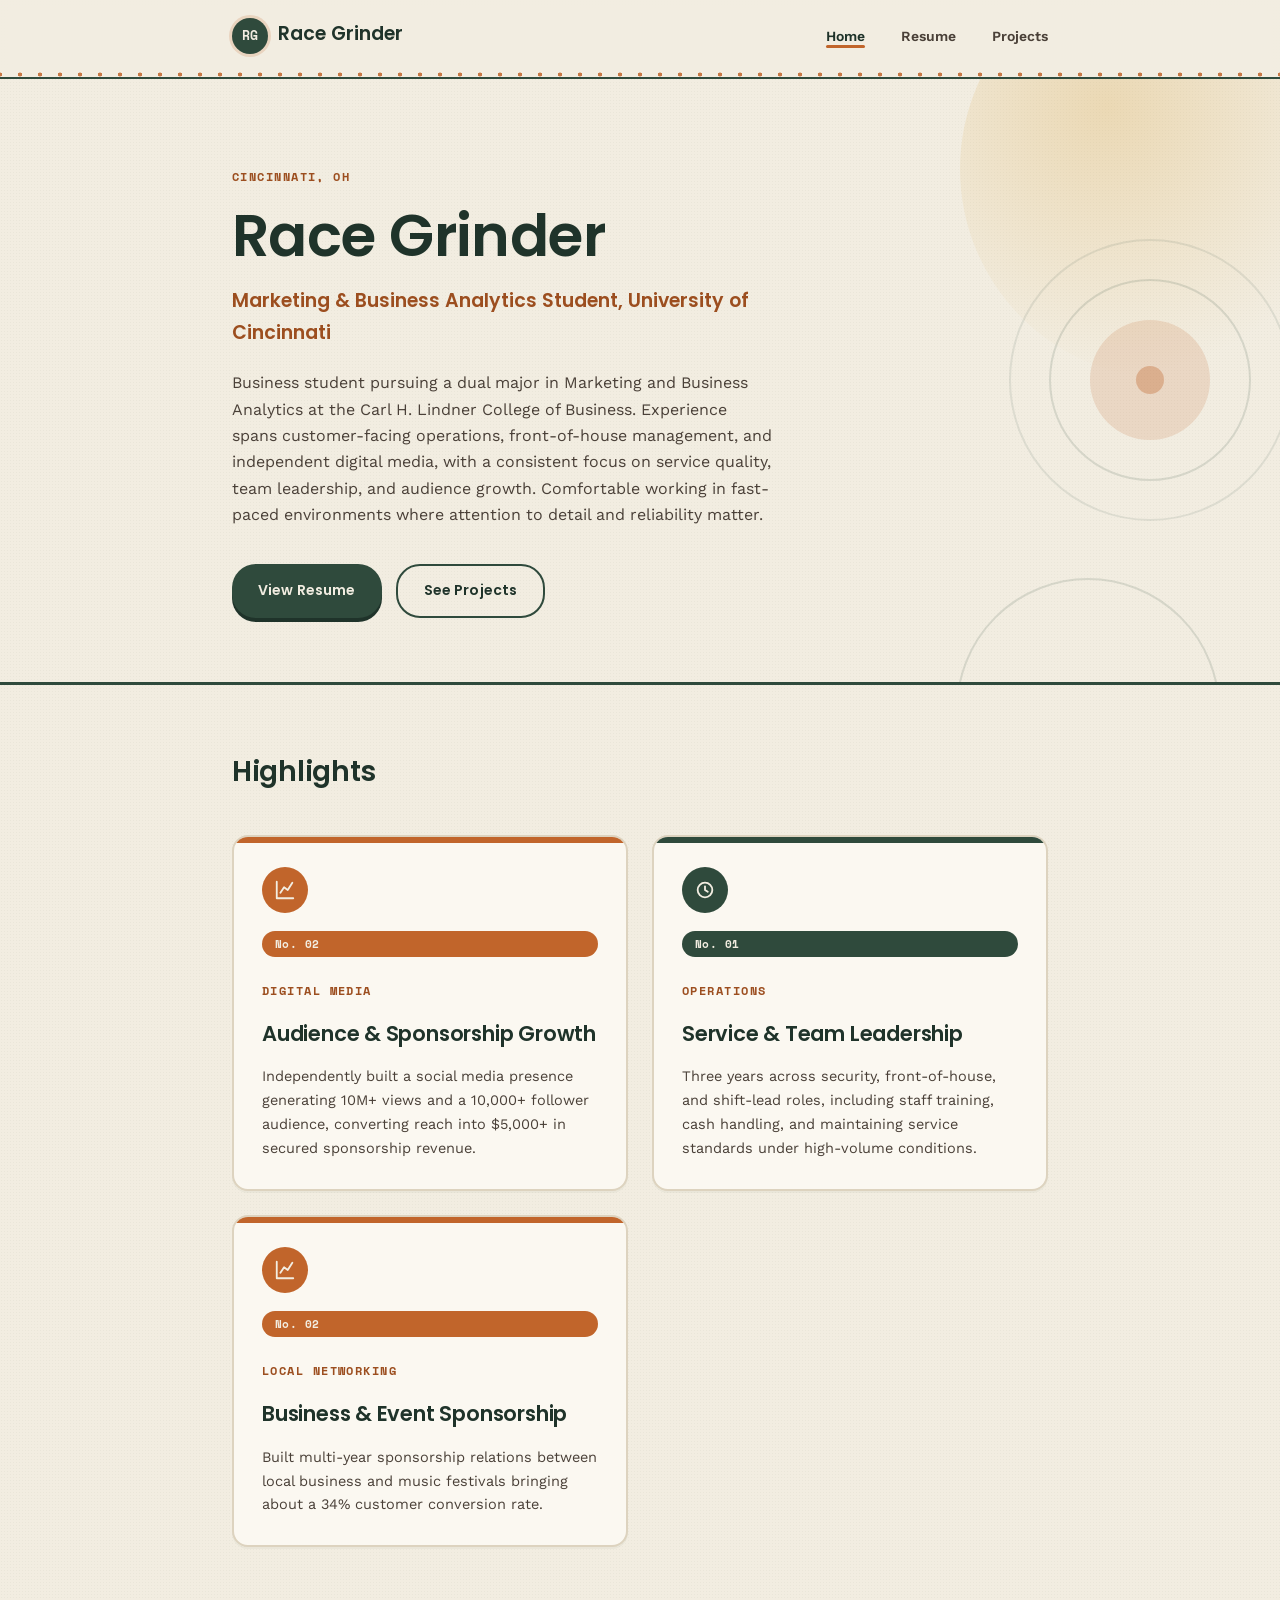
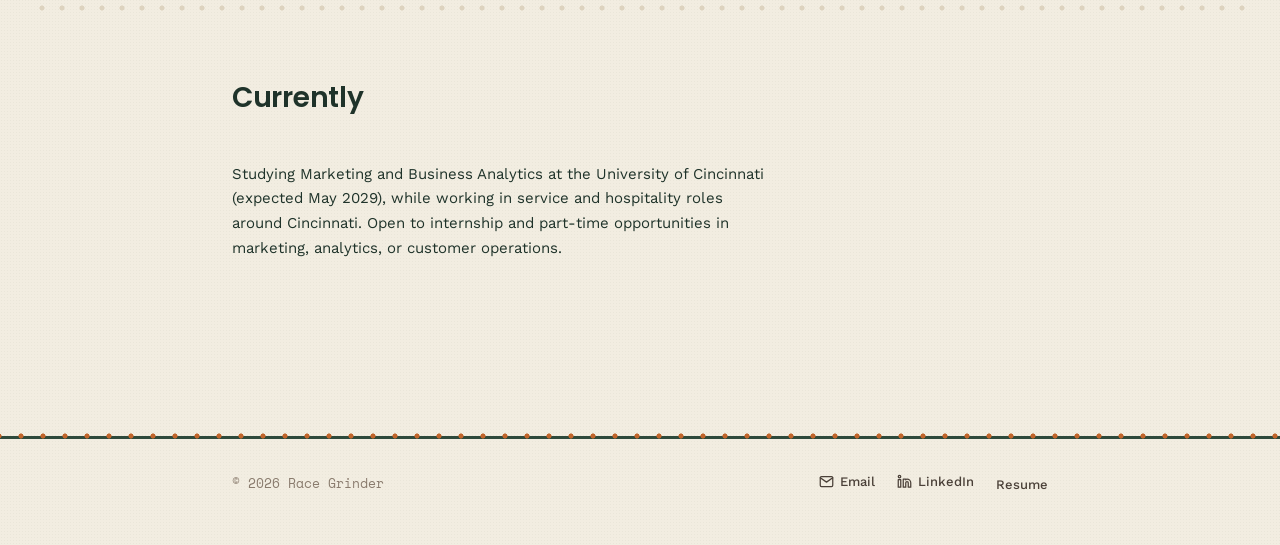
==== commit d41f7d6f: "Update index.html update to highlights" ====
--- a/index.html
+++ b/index.html
@@ -56,6 +56,15 @@
     </div>
     <div class="card-grid">
       <div class="card">
+        <div class="card-icon"><svg viewBox="0 0 24 24" fill="none" stroke-width="2" stroke-linecap="round" stroke-linejoin="round"><path d="M3 3v18h18"/><path d="M7 15l4-6 4 3 5-8"/></svg></div>
+        <span class="lap-badge">No. 02</span>
+        <span class="eyebrow">Digital Media</span>
+        <h3>Audience &amp; Sponsorship Growth</h3>
+        <p>Independently built a social media presence generating 10M+ views and a
+          10,000+ follower audience, converting reach into $5,000+ in secured
+          sponsorship revenue.</p>
+      </div>
+      <div class="card">
         <div class="card-icon"><svg viewBox="0 0 24 24" fill="none" stroke-width="2" stroke-linecap="round" stroke-linejoin="round"><path d="M20 12a8 8 0 1 1-16 0 8 8 0 0 1 16 0Z"/><path d="M12 8v4l3 2"/></svg></div>
         <span class="lap-badge">No. 01</span>
         <span class="eyebrow">Operations</span>
@@ -67,11 +76,10 @@
       <div class="card">
         <div class="card-icon"><svg viewBox="0 0 24 24" fill="none" stroke-width="2" stroke-linecap="round" stroke-linejoin="round"><path d="M3 3v18h18"/><path d="M7 15l4-6 4 3 5-8"/></svg></div>
         <span class="lap-badge">No. 02</span>
-        <span class="eyebrow">Digital Media</span>
-        <h3>Audience &amp; Sponsorship Growth</h3>
-        <p>Independently built a social media presence generating 10M+ views and a
-          10,000+ follower audience, converting reach into $5,000+ in secured
-          sponsorship revenue.</p>
+        <span class="eyebrow">Local Networking</span>
+        <h3>Business &amp; Event Sponsorship</h3>
+        <p>Built multi-year sponsorship relations between local business and music festivals 
+          bringing about a 34% customer conversion rate.</p>
       </div>
     </div>
   </div>
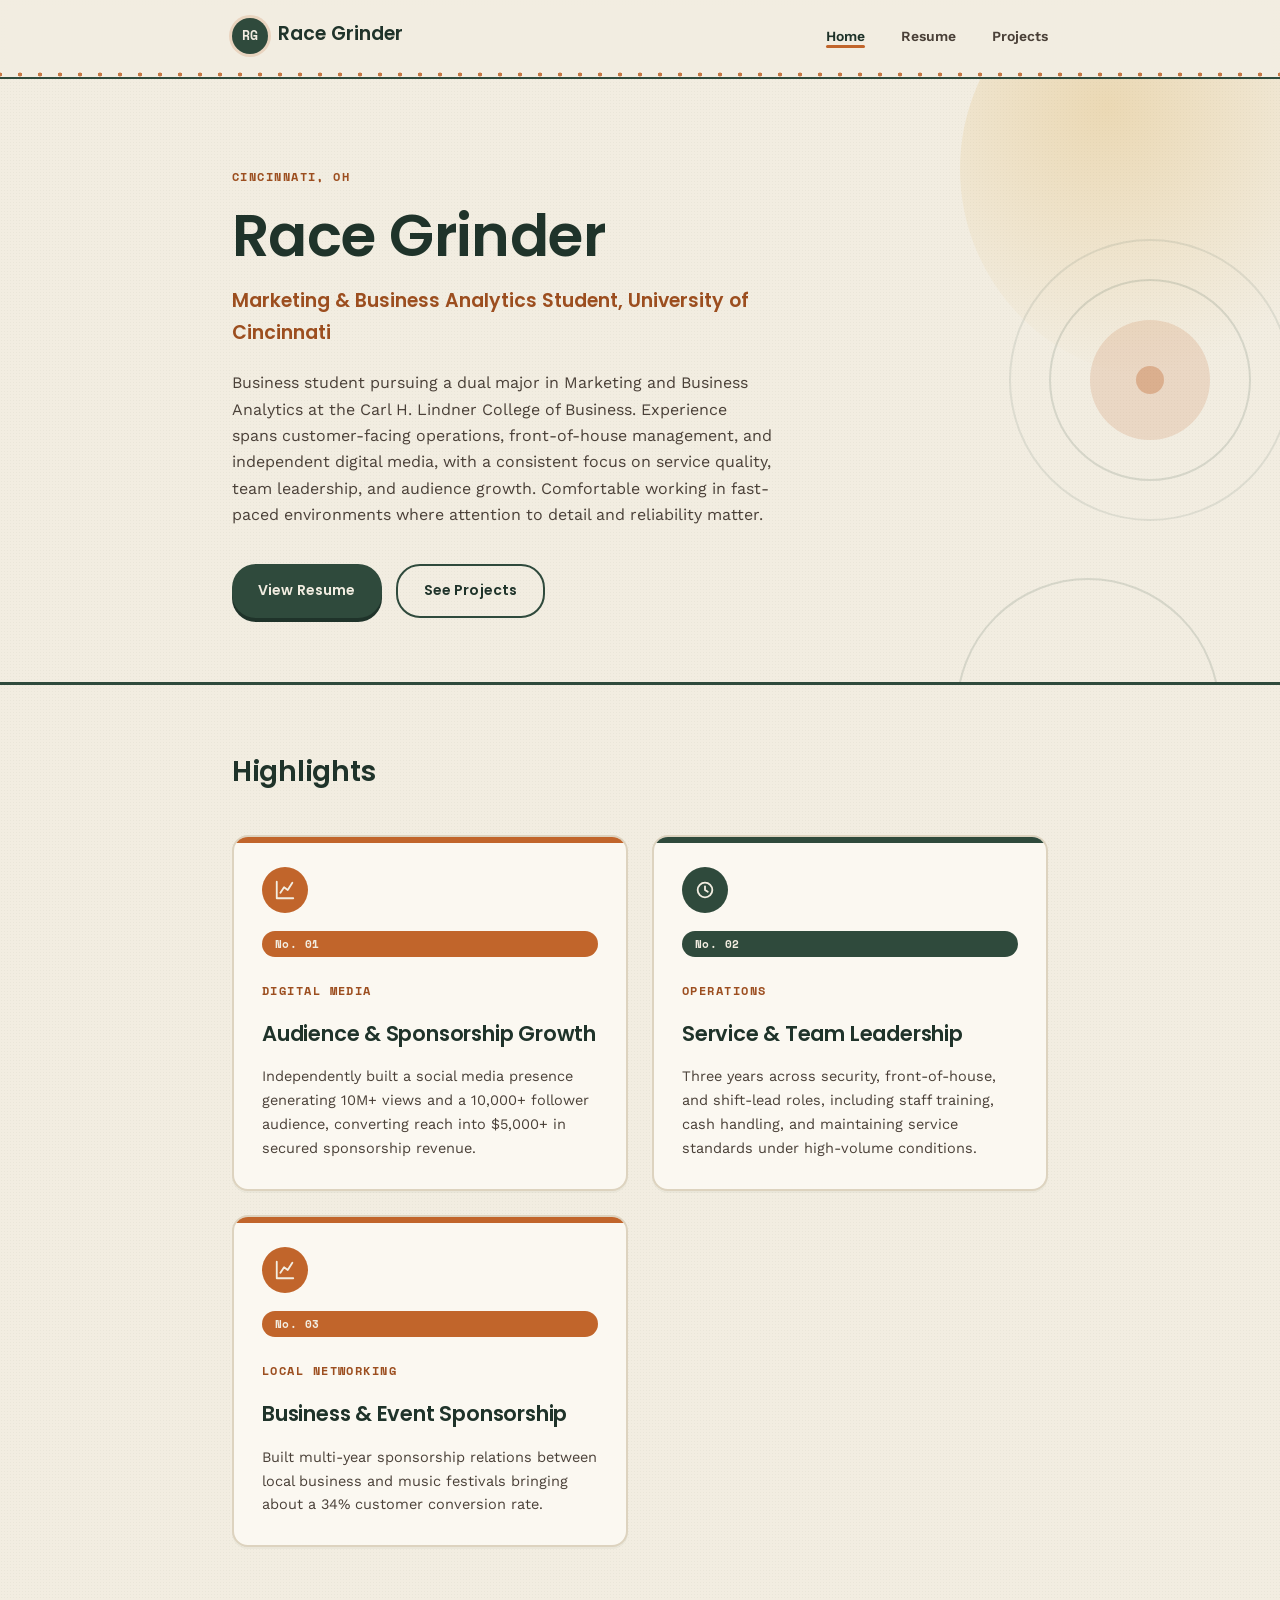
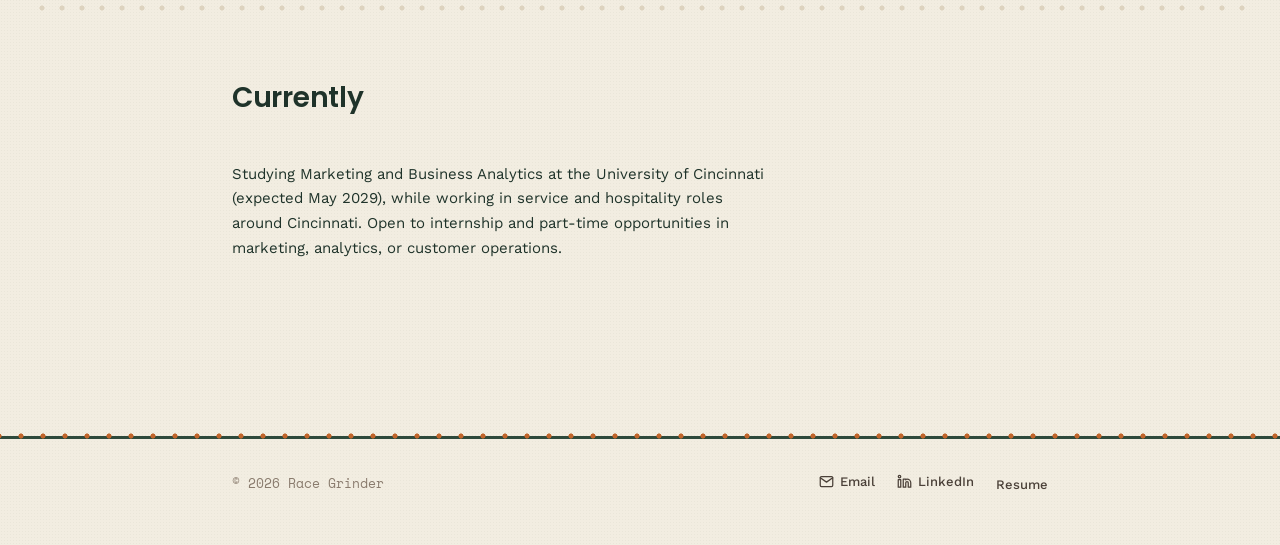
==== commit 9b718d86: "Update index.html changed the numbering" ====
--- a/index.html
+++ b/index.html
@@ -57,7 +57,7 @@
     <div class="card-grid">
       <div class="card">
         <div class="card-icon"><svg viewBox="0 0 24 24" fill="none" stroke-width="2" stroke-linecap="round" stroke-linejoin="round"><path d="M3 3v18h18"/><path d="M7 15l4-6 4 3 5-8"/></svg></div>
-        <span class="lap-badge">No. 02</span>
+        <span class="lap-badge">No. 01</span>
         <span class="eyebrow">Digital Media</span>
         <h3>Audience &amp; Sponsorship Growth</h3>
         <p>Independently built a social media presence generating 10M+ views and a
@@ -66,7 +66,7 @@
       </div>
       <div class="card">
         <div class="card-icon"><svg viewBox="0 0 24 24" fill="none" stroke-width="2" stroke-linecap="round" stroke-linejoin="round"><path d="M20 12a8 8 0 1 1-16 0 8 8 0 0 1 16 0Z"/><path d="M12 8v4l3 2"/></svg></div>
-        <span class="lap-badge">No. 01</span>
+        <span class="lap-badge">No. 02</span>
         <span class="eyebrow">Operations</span>
         <h3>Service &amp; Team Leadership</h3>
         <p>Three years across security, front-of-house, and shift-lead roles, including
@@ -75,7 +75,7 @@
       </div>
       <div class="card">
         <div class="card-icon"><svg viewBox="0 0 24 24" fill="none" stroke-width="2" stroke-linecap="round" stroke-linejoin="round"><path d="M3 3v18h18"/><path d="M7 15l4-6 4 3 5-8"/></svg></div>
-        <span class="lap-badge">No. 02</span>
+        <span class="lap-badge">No. 03</span>
         <span class="eyebrow">Local Networking</span>
         <h3>Business &amp; Event Sponsorship</h3>
         <p>Built multi-year sponsorship relations between local business and music festivals 
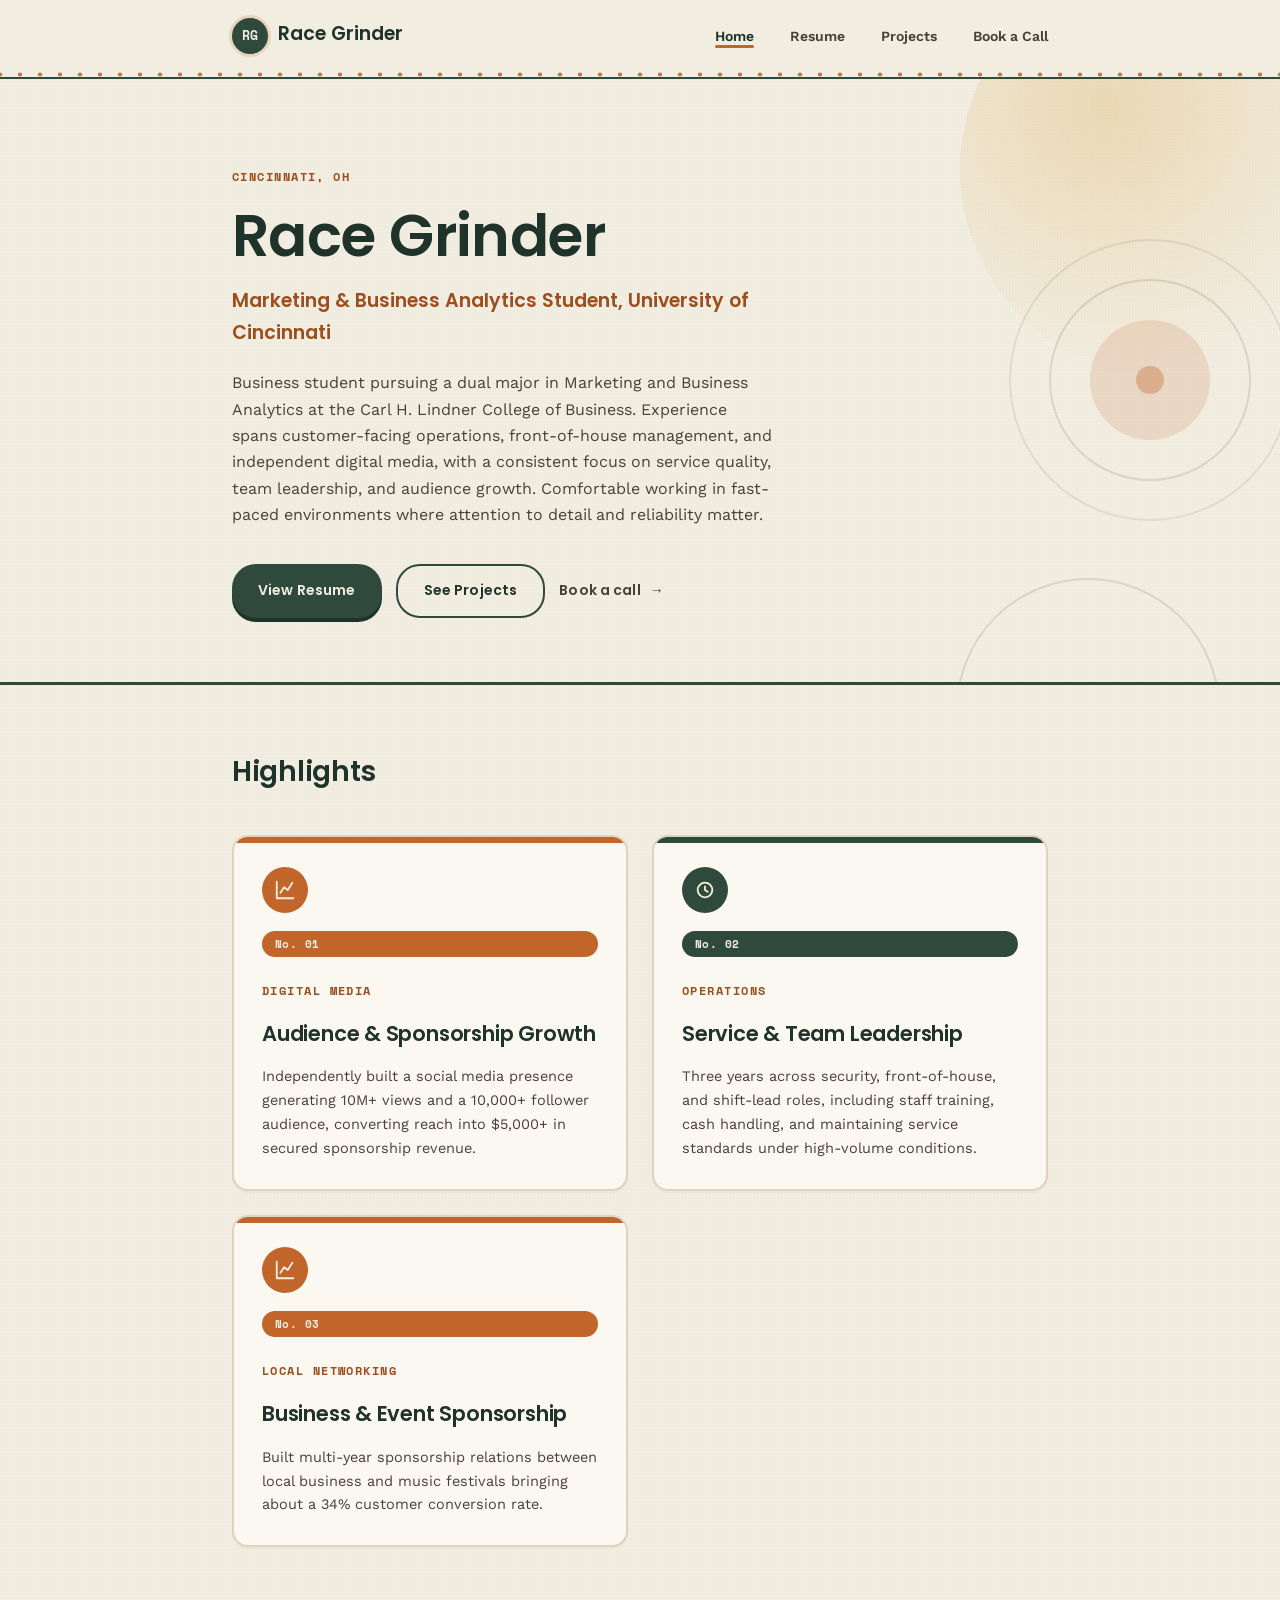
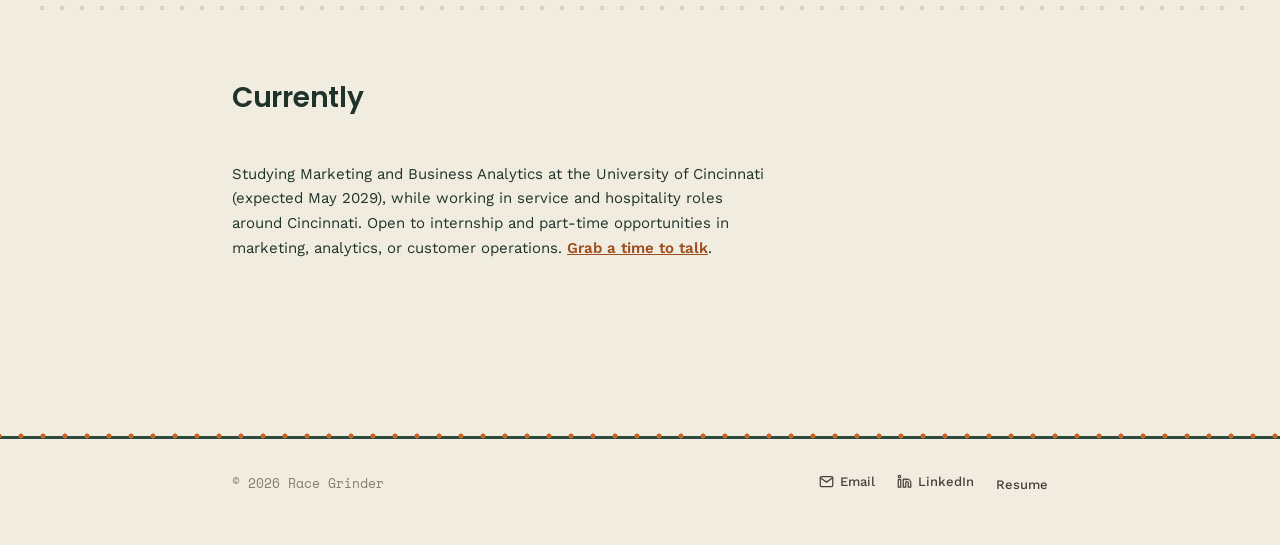
==== commit c6205ea0: "Add Book a Call scheduler synced with iCloud calendar Co-Authored-By: Claude Opus 5.5 <noreply@anthr" ====
--- a/index.html
+++ b/index.html
@@ -18,6 +18,7 @@
       <li><a href="index.html" class="active">Home</a></li>
       <li><a href="resume.html">Resume</a></li>
       <li><a href="projects.html">Projects</a></li>
+      <li><a href="schedule.html">Book a Call</a></li>
     </ul>
   </div>
 </nav>
@@ -45,6 +46,7 @@
     <div class="hero-actions">
       <a href="resume.html" class="btn btn-primary">View Resume</a>
       <a href="projects.html" class="btn btn-outline">See Projects</a>
+      <a href="schedule.html" class="btn btn-ghost">Book a call</a>
     </div>
   </div>
 </header>
@@ -94,7 +96,7 @@
       Studying Marketing and Business Analytics at the University of Cincinnati
       (expected May 2029), while working in service and hospitality roles around
       Cincinnati. Open to internship and part-time opportunities in marketing,
-      analytics, or customer operations.
+      analytics, or customer operations. <a href="schedule.html" style="color: var(--rust-deep); font-weight: 600;">Grab a time to talk</a>.
     </p>
   </div>
 </section>
--- a/styles.css
+++ b/styles.css
@@ -394,11 +394,7 @@
 }
 
 /* ---------- Cards (projects, highlights) ---------- */
-.card-grid {
-  display: grid;
-  grid-template-columns: 1fr 1fr;
-  gap: 24px;
-}
+.card-grid { display: grid; grid-template-columns: 1fr 1fr; gap: 24px; }
 
 .card {
   position: relative;
@@ -427,9 +423,16 @@
 }
 
 .card:hover {
-  border-color: var(--forest);
   transform: translateY(-4px);
   box-shadow: 0 18px 32px -20px rgba(31, 51, 42, 0.45);
+}
+
+.card:nth-child(odd):hover {
+  border-color: var(--rust);
+}
+
+.card:nth-child(even):hover {
+  border-color: var(--forest);
 }
 
 .card-icon {
@@ -667,7 +670,249 @@
 
 .contact-item a:hover { color: var(--rust-deep); }
 
+/* ---------- Book a Call ---------- */
+.booking-meta { margin-bottom: 40px; }
+
+.booker {
+  position: relative;
+  background: var(--cream-raised);
+  border: 2px solid var(--hairline);
+  border-radius: 16px;
+  overflow: hidden;
+  scroll-margin-top: 96px;
+  box-shadow: 0 18px 32px -24px rgba(31, 51, 42, 0.35);
+}
+
+.booker::before {
+  content: '';
+  position: absolute;
+  top: 0; left: 0; right: 0;
+  height: 6px;
+  background: linear-gradient(90deg, var(--rust) 0 50%, var(--forest) 50% 100%);
+}
+
+.booker-body { padding: 34px 32px 30px; }
+
+.booker-head {
+  display: flex;
+  justify-content: space-between;
+  align-items: flex-end;
+  gap: 16px;
+  margin-bottom: 24px;
+}
+
+.booker-head .lap-badge { margin-bottom: 10px; }
+
+.booker-title { font-size: 24px; }
+
+.booker-note {
+  margin: 0;
+  color: var(--walnut);
+  font-size: 15px;
+}
+
+.booker-note a, .form-error a { color: var(--rust-deep); font-weight: 600; }
+
+.week-nav { display: flex; gap: 8px; }
+
+.icon-btn {
+  width: 40px;
+  height: 40px;
+  border-radius: 50%;
+  border: 2px solid var(--forest);
+  background: transparent;
+  color: var(--forest-deep);
+  display: inline-flex;
+  align-items: center;
+  justify-content: center;
+  cursor: pointer;
+  transition: background 0.2s ease, color 0.2s ease;
+}
+
+.icon-btn svg { width: 18px; height: 18px; stroke: currentColor; }
+.icon-btn:hover:not(:disabled) { background: var(--forest); color: var(--cream); }
+.icon-btn:disabled { opacity: 0.3; cursor: default; }
+
+.day-strip {
+  display: grid;
+  grid-template-columns: repeat(5, 1fr);
+  gap: 10px;
+}
+
+.day-btn {
+  display: flex;
+  flex-direction: column;
+  align-items: center;
+  gap: 2px;
+  padding: 14px 6px 12px;
+  border: 2px solid var(--hairline);
+  border-radius: 14px;
+  background: var(--cream);
+  color: var(--forest-deep);
+  font-family: inherit;
+  cursor: pointer;
+  transition: border-color 0.2s ease, background 0.2s ease, color 0.2s ease, transform 0.2s ease;
+}
+
+.day-btn:hover:not(:disabled) { border-color: var(--forest); transform: translateY(-2px); }
+
+.day-btn[aria-pressed="true"] {
+  background: var(--forest);
+  border-color: var(--forest);
+  color: var(--cream);
+  box-shadow: 0 4px 0 var(--forest-deep);
+}
+
+.day-btn:disabled { opacity: 0.45; cursor: default; }
+.day-empty { visibility: hidden; }
+
+.day-dow {
+  font-family: 'Space Mono', monospace;
+  font-size: 11px;
+  font-weight: 700;
+  letter-spacing: 0.1em;
+  text-transform: uppercase;
+}
+
+.day-num {
+  font-family: 'Poppins', sans-serif;
+  font-size: 24px;
+  font-weight: 600;
+  line-height: 1.2;
+}
+
+.day-count { font-size: 11.5px; opacity: 0.8; }
+
+.slot-area {
+  margin-top: 28px;
+  padding-top: 22px;
+  border-top: 2px dashed var(--hairline);
+}
+
+.slot-area .booker-note {
+  font-family: 'Poppins', sans-serif;
+  font-weight: 600;
+  color: var(--forest-deep);
+  margin-bottom: 14px;
+}
+
+.slot-grid {
+  display: grid;
+  grid-template-columns: repeat(4, 1fr);
+  gap: 10px;
+}
+
+.slot-btn {
+  padding: 12px 8px;
+  border: 2px solid var(--rust);
+  border-radius: 24px;
+  background: transparent;
+  color: var(--rust-deep);
+  font-family: 'Poppins', sans-serif;
+  font-size: 14px;
+  font-weight: 600;
+  cursor: pointer;
+  transition: background 0.2s ease, color 0.2s ease;
+}
+
+.slot-btn:hover { background: var(--rust); color: var(--cream); }
+
+.tz-note {
+  margin: 22px 0 0;
+  font-family: 'Space Mono', monospace;
+  font-size: 12px;
+  color: var(--walnut-soft);
+}
+
+.back-link { font-size: 13.5px; background: none; border: 0; cursor: pointer; }
+.back-link::after { content: none; }
+.back-link::before { content: '←'; transition: transform 0.2s ease; }
+.back-link:hover::before { transform: translateX(-3px); }
+
+.picked {
+  display: flex;
+  align-items: center;
+  gap: 12px;
+  padding: 14px 18px;
+  margin-bottom: 26px;
+  border-radius: 14px;
+  background: rgba(193, 101, 43, 0.1);
+  color: var(--rust-deep);
+  font-family: 'Poppins', sans-serif;
+  font-weight: 600;
+  font-size: 15px;
+}
+
+.picked svg { width: 20px; height: 20px; stroke: currentColor; flex-shrink: 0; }
+
+.field-grid {
+  display: grid;
+  grid-template-columns: 1fr 1fr;
+  gap: 18px 20px;
+}
+
+.field { display: flex; flex-direction: column; gap: 8px; }
+.field-wide { grid-column: 1 / -1; }
+.field .optional { font-style: normal; color: var(--walnut-soft); font-weight: 400; text-transform: none; letter-spacing: 0; }
+
+.field input, .field select, .field textarea {
+  font: inherit;
+  font-size: 15px;
+  color: var(--forest-deep);
+  background: var(--cream);
+  border: 2px solid var(--hairline);
+  border-radius: 12px;
+  padding: 12px 14px;
+  width: 100%;
+  transition: border-color 0.2s ease;
+}
+
+.field textarea { resize: vertical; min-height: 96px; }
+
+.field input:focus, .field select:focus, .field textarea:focus {
+  outline: none;
+  border-color: var(--forest);
+}
+
+.trap { position: absolute; left: -9999px; width: 1px; height: 1px; opacity: 0; }
+
+.form-error {
+  margin: 18px 0 0;
+  color: var(--rust-deep);
+  font-size: 14px;
+  font-weight: 500;
+}
+
+button.btn { border: 0; cursor: pointer; }
+button.btn:disabled { opacity: 0.6; cursor: default; }
+
+.done-when {
+  margin: 12px 0 10px;
+  font-family: 'Poppins', sans-serif;
+  font-size: 18px;
+  font-weight: 600;
+  color: var(--rust-deep);
+}
+
+#owner-add { padding-bottom: 0; }
+#owner-add::after { display: none; }
+
 /* ---------- Responsive ---------- */
+@media (max-width: 720px) {
+  .booker-body { padding: 28px 20px 24px; }
+  .slot-grid { grid-template-columns: repeat(3, 1fr); }
+  .field-grid { grid-template-columns: 1fr; }
+  .day-strip { gap: 6px; }
+  .day-num { font-size: 20px; }
+  .day-count { font-size: 10.5px; }
+}
+
+@media (max-width: 560px) {
+  .brand-name { display: none; }
+  .nav-links { gap: 16px !important; }
+  .nav-links a { font-size: 13px; }
+}
+
 @media (max-width: 720px) {
   .nav-links { gap: 20px; }
   .card-grid, .doc-row, .contact-grid { grid-template-columns: 1fr; }
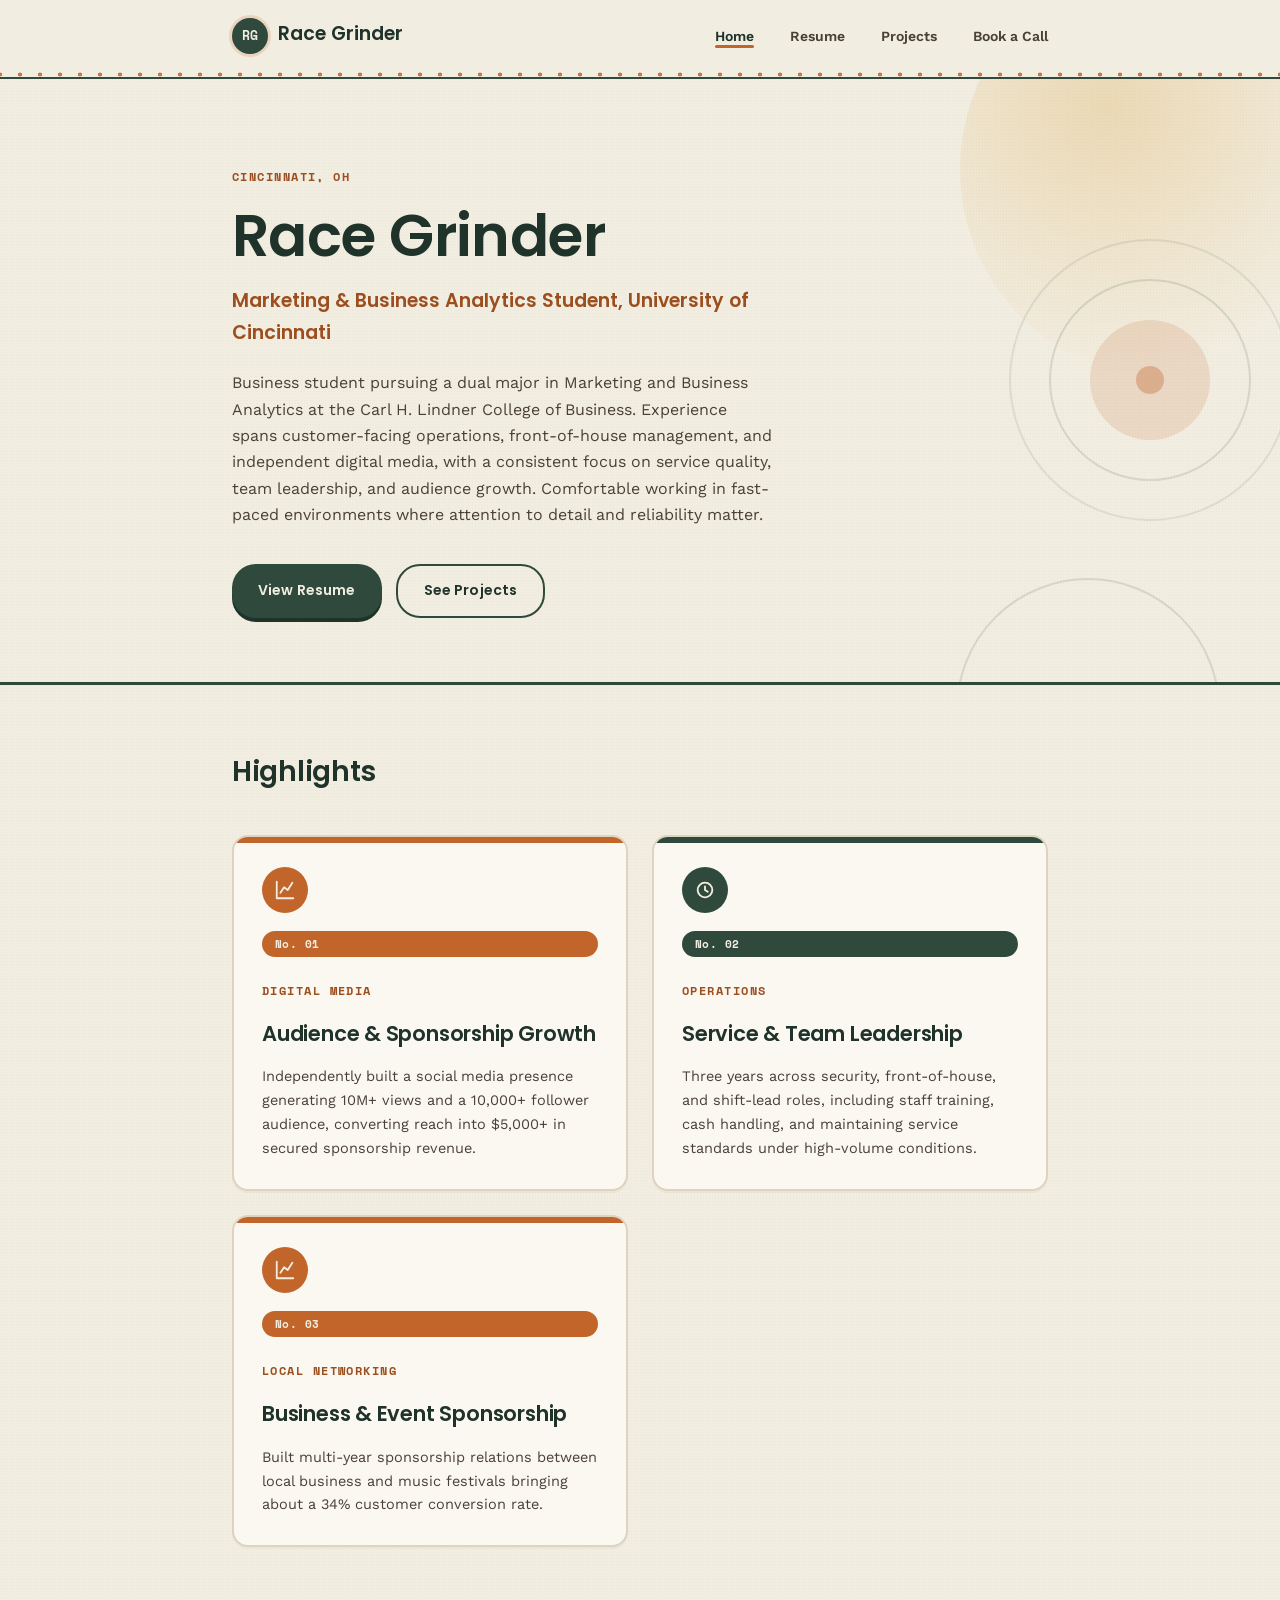
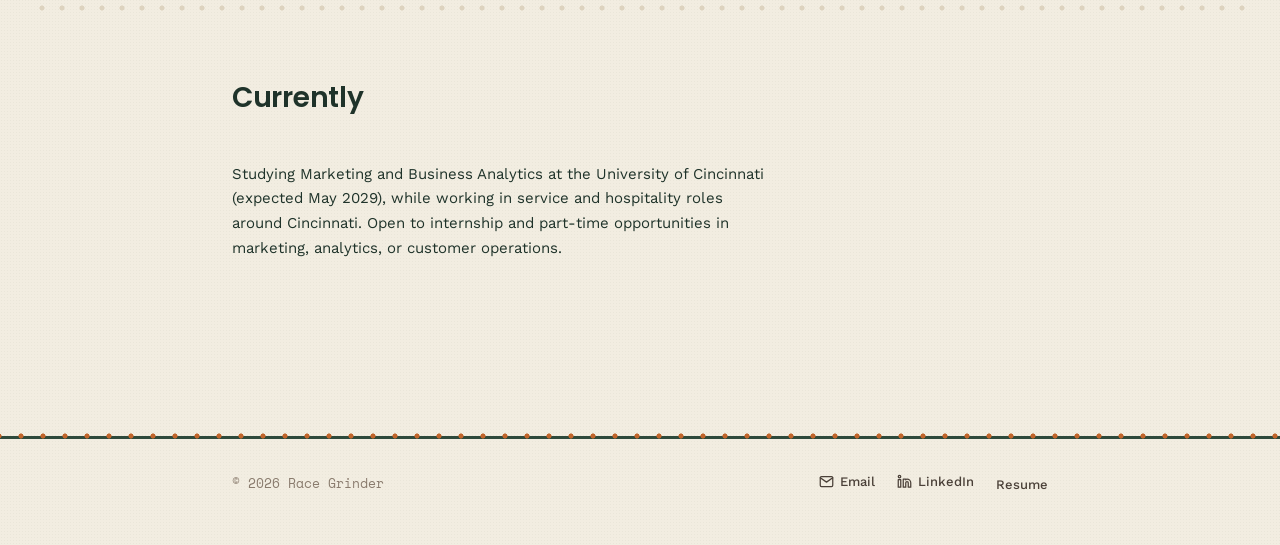
==== commit 4fd4f78e: "Simplify booking page: drop intro details and phone option, add Zoom link support Co-Authored-By: Cl" ====
--- a/index.html
+++ b/index.html
@@ -46,7 +46,6 @@
     <div class="hero-actions">
       <a href="resume.html" class="btn btn-primary">View Resume</a>
       <a href="projects.html" class="btn btn-outline">See Projects</a>
-      <a href="schedule.html" class="btn btn-ghost">Book a call</a>
     </div>
   </div>
 </header>
@@ -96,7 +95,7 @@
       Studying Marketing and Business Analytics at the University of Cincinnati
       (expected May 2029), while working in service and hospitality roles around
       Cincinnati. Open to internship and part-time opportunities in marketing,
-      analytics, or customer operations. <a href="schedule.html" style="color: var(--rust-deep); font-weight: 600;">Grab a time to talk</a>.
+      analytics, or customer operations.
     </p>
   </div>
 </section>
--- a/styles.css
+++ b/styles.css
@@ -671,8 +671,6 @@
 .contact-item a:hover { color: var(--rust-deep); }
 
 /* ---------- Book a Call ---------- */
-.booking-meta { margin-bottom: 40px; }
-
 .booker {
   position: relative;
   background: var(--cream-raised);
@@ -894,6 +892,27 @@
   color: var(--rust-deep);
 }
 
+.zoom-row {
+  display: inline-flex;
+  align-items: center;
+  gap: 10px;
+  margin: 4px 0 14px;
+  padding: 10px 18px;
+  border-radius: 24px;
+  background: rgba(47, 74, 60, 0.08);
+  color: var(--forest-deep);
+  font-family: 'Poppins', sans-serif;
+  font-weight: 600;
+  font-size: 14.5px;
+  text-decoration: none;
+  transition: background 0.2s ease;
+}
+
+.zoom-row[hidden] { display: none; }
+.zoom-row svg { width: 20px; height: 20px; stroke: currentColor; }
+.zoom-row:hover { background: rgba(47, 74, 60, 0.16); }
+#step-done .booker-note { margin-top: 2px; }
+
 #owner-add { padding-bottom: 0; }
 #owner-add::after { display: none; }
 
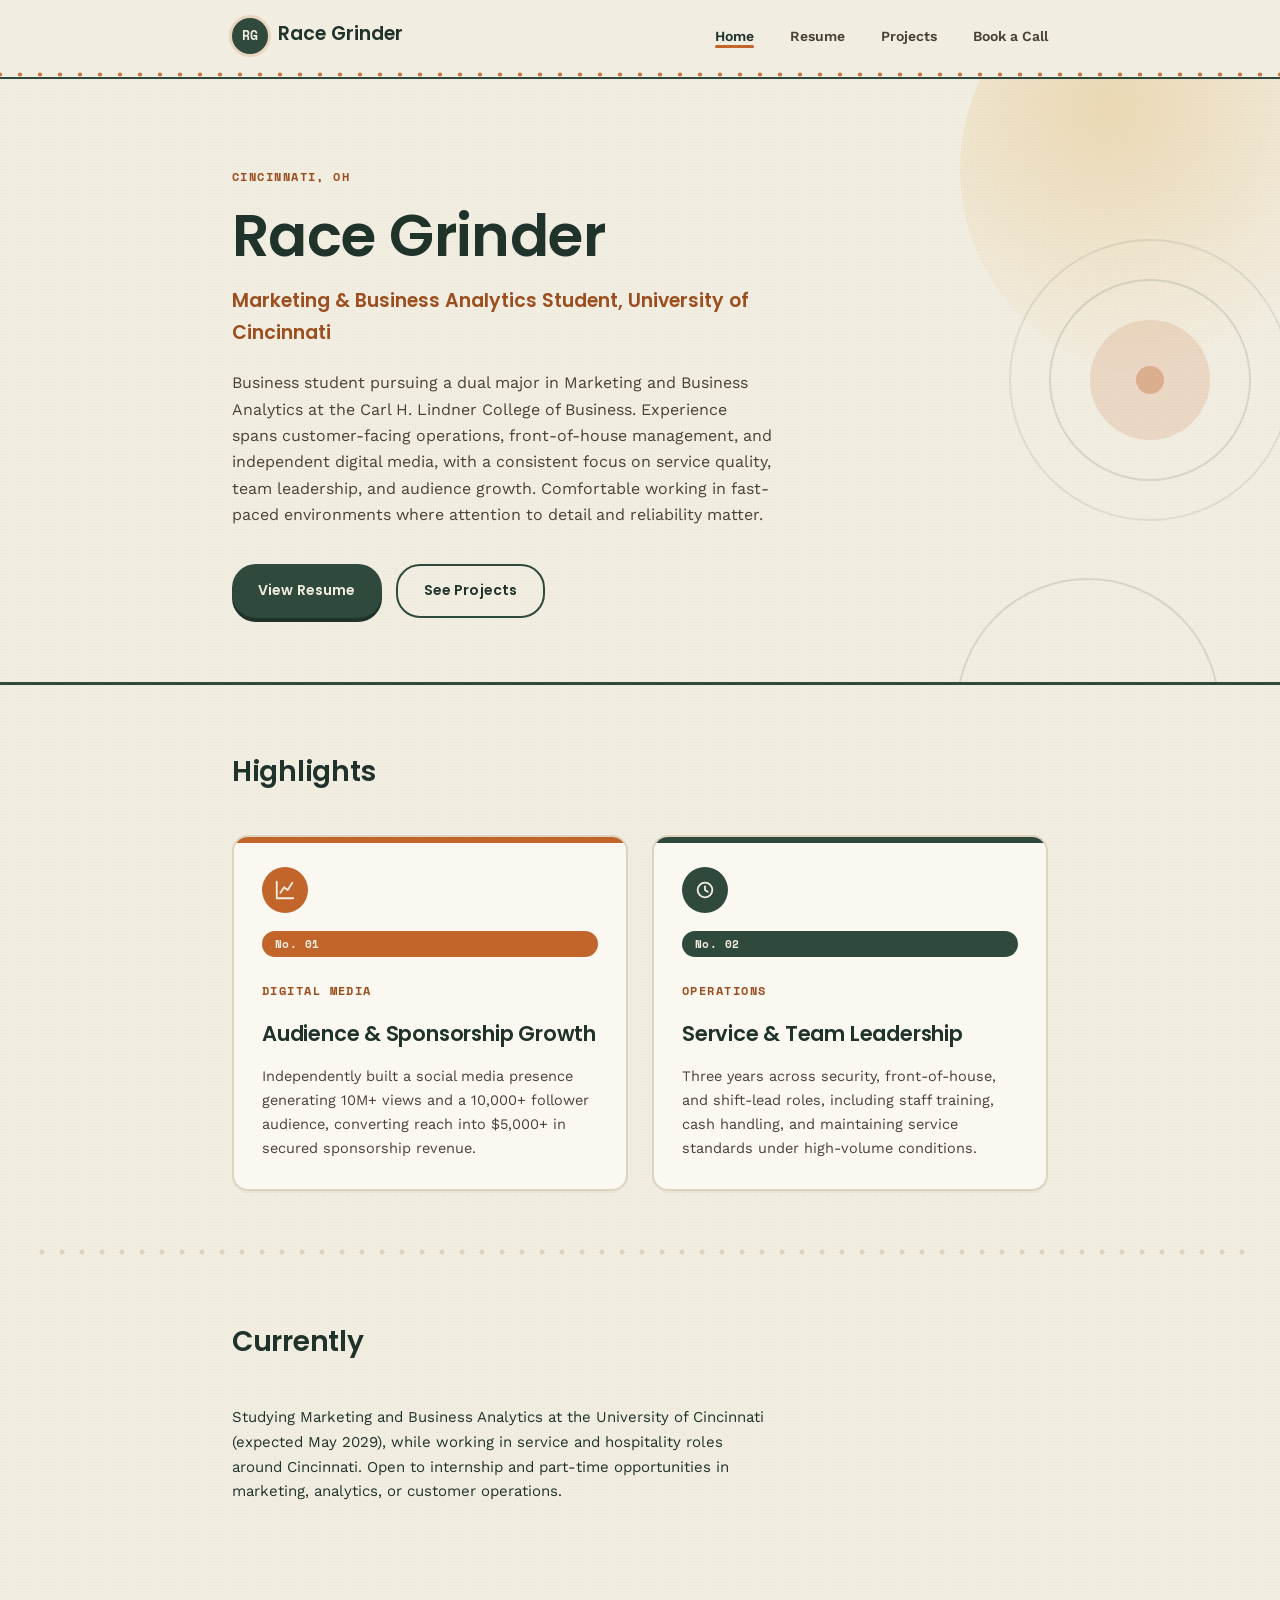
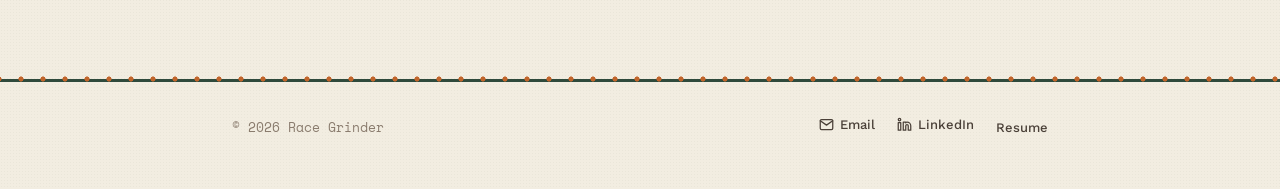
==== commit f28985fb: "Update index.html" ====
--- a/index.html
+++ b/index.html
@@ -74,14 +74,6 @@
           staff training, cash handling, and maintaining service standards under
           high-volume conditions.</p>
       </div>
-      <div class="card">
-        <div class="card-icon"><svg viewBox="0 0 24 24" fill="none" stroke-width="2" stroke-linecap="round" stroke-linejoin="round"><path d="M3 3v18h18"/><path d="M7 15l4-6 4 3 5-8"/></svg></div>
-        <span class="lap-badge">No. 03</span>
-        <span class="eyebrow">Local Networking</span>
-        <h3>Business &amp; Event Sponsorship</h3>
-        <p>Built multi-year sponsorship relations between local business and music festivals 
-          bringing about a 34% customer conversion rate.</p>
-      </div>
     </div>
   </div>
 </section>
--- a/styles.css
+++ b/styles.css
@@ -874,6 +874,17 @@
 
 .trap { position: absolute; left: -9999px; width: 1px; height: 1px; opacity: 0; }
 
+.form-note {
+  display: flex;
+  align-items: center;
+  gap: 10px;
+  margin: 22px 0 0;
+  font-size: 14px;
+  color: var(--walnut);
+}
+
+.form-note svg { width: 18px; height: 18px; stroke: var(--rust); flex-shrink: 0; }
+
 .form-error {
   margin: 18px 0 0;
   color: var(--rust-deep);
